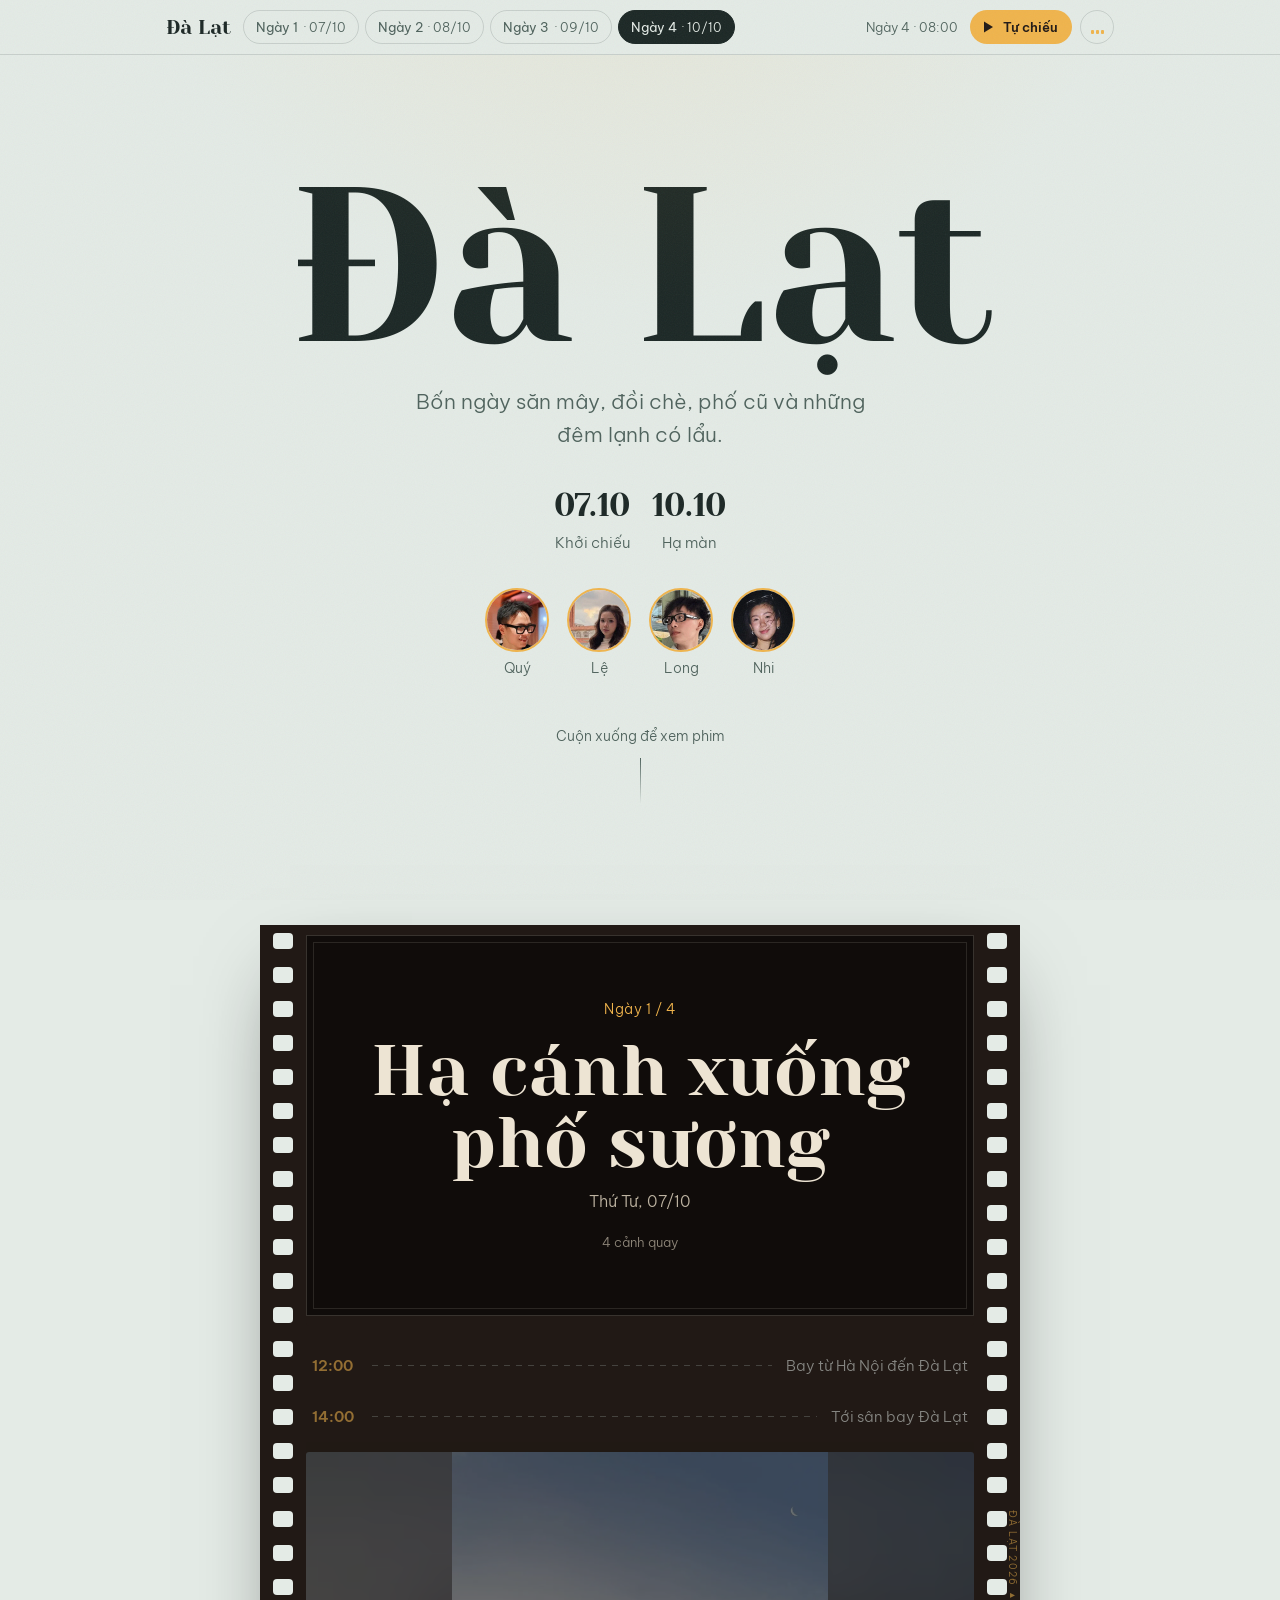
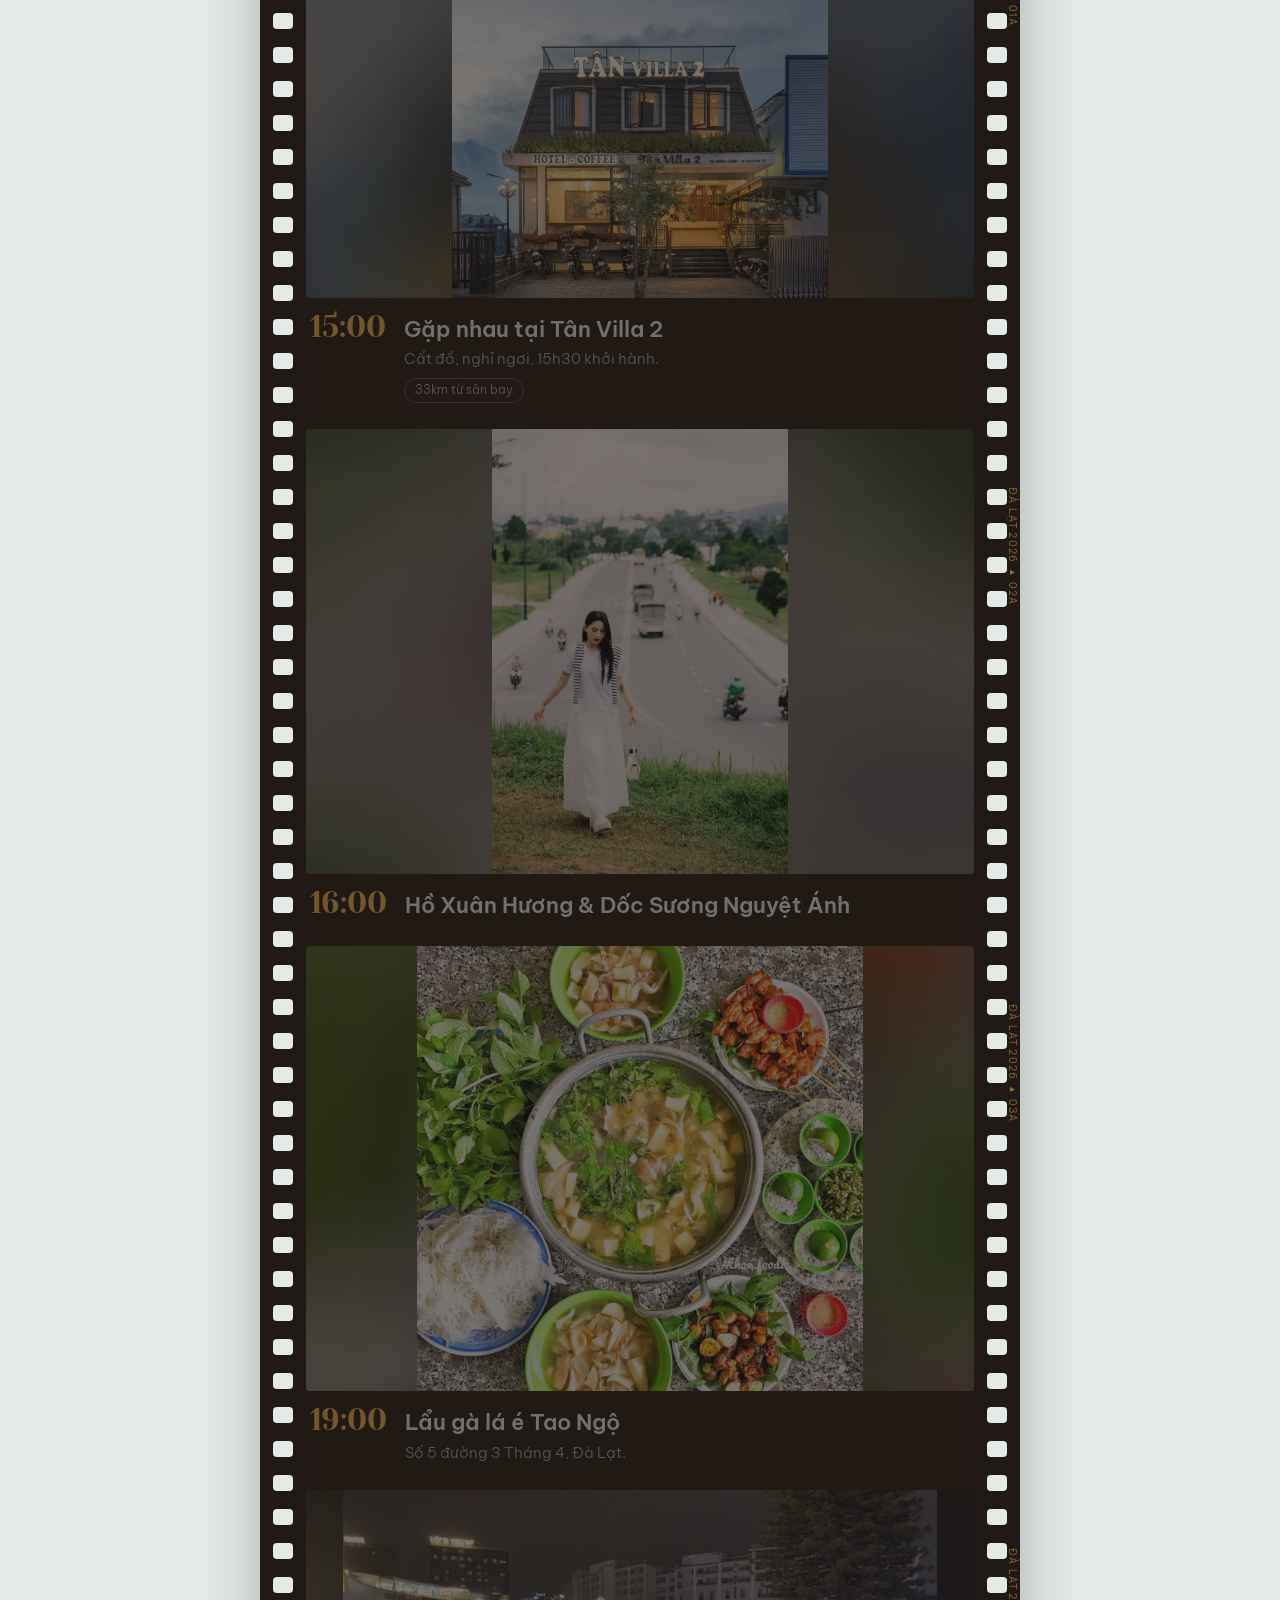
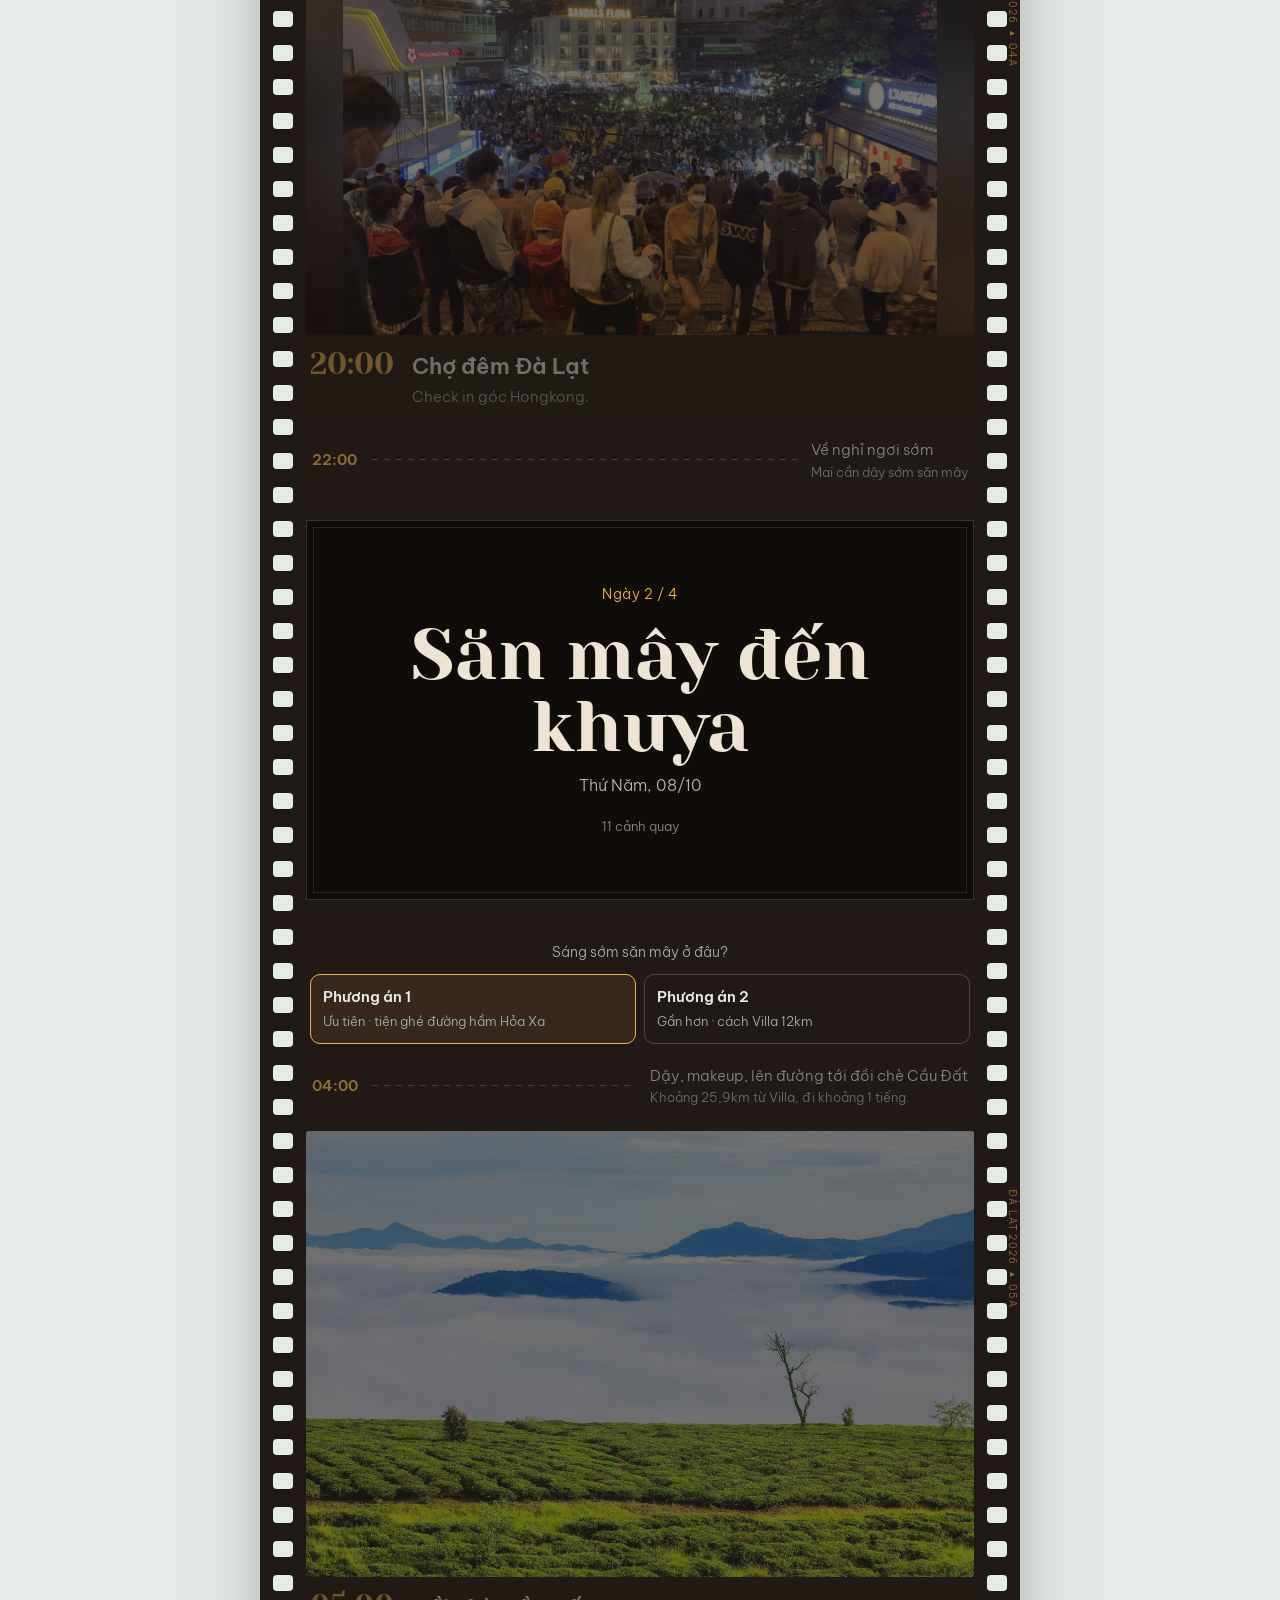
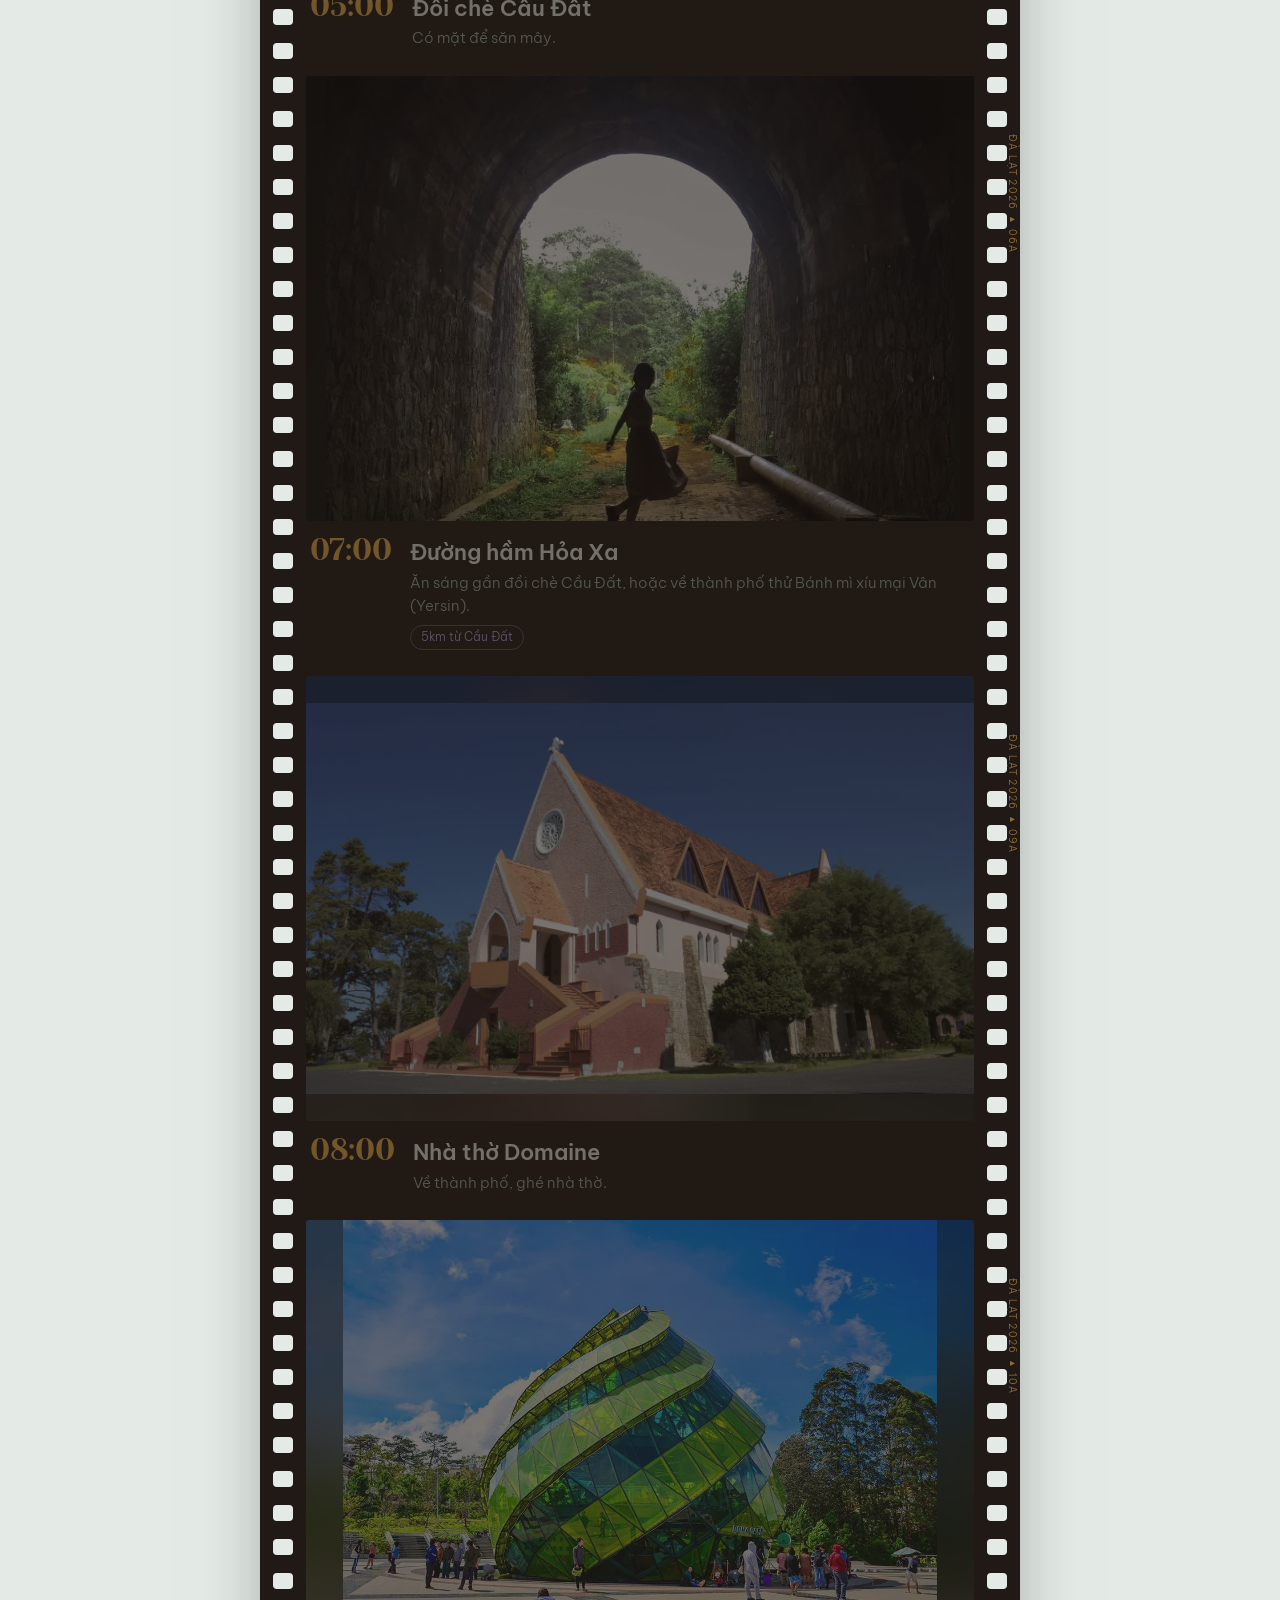
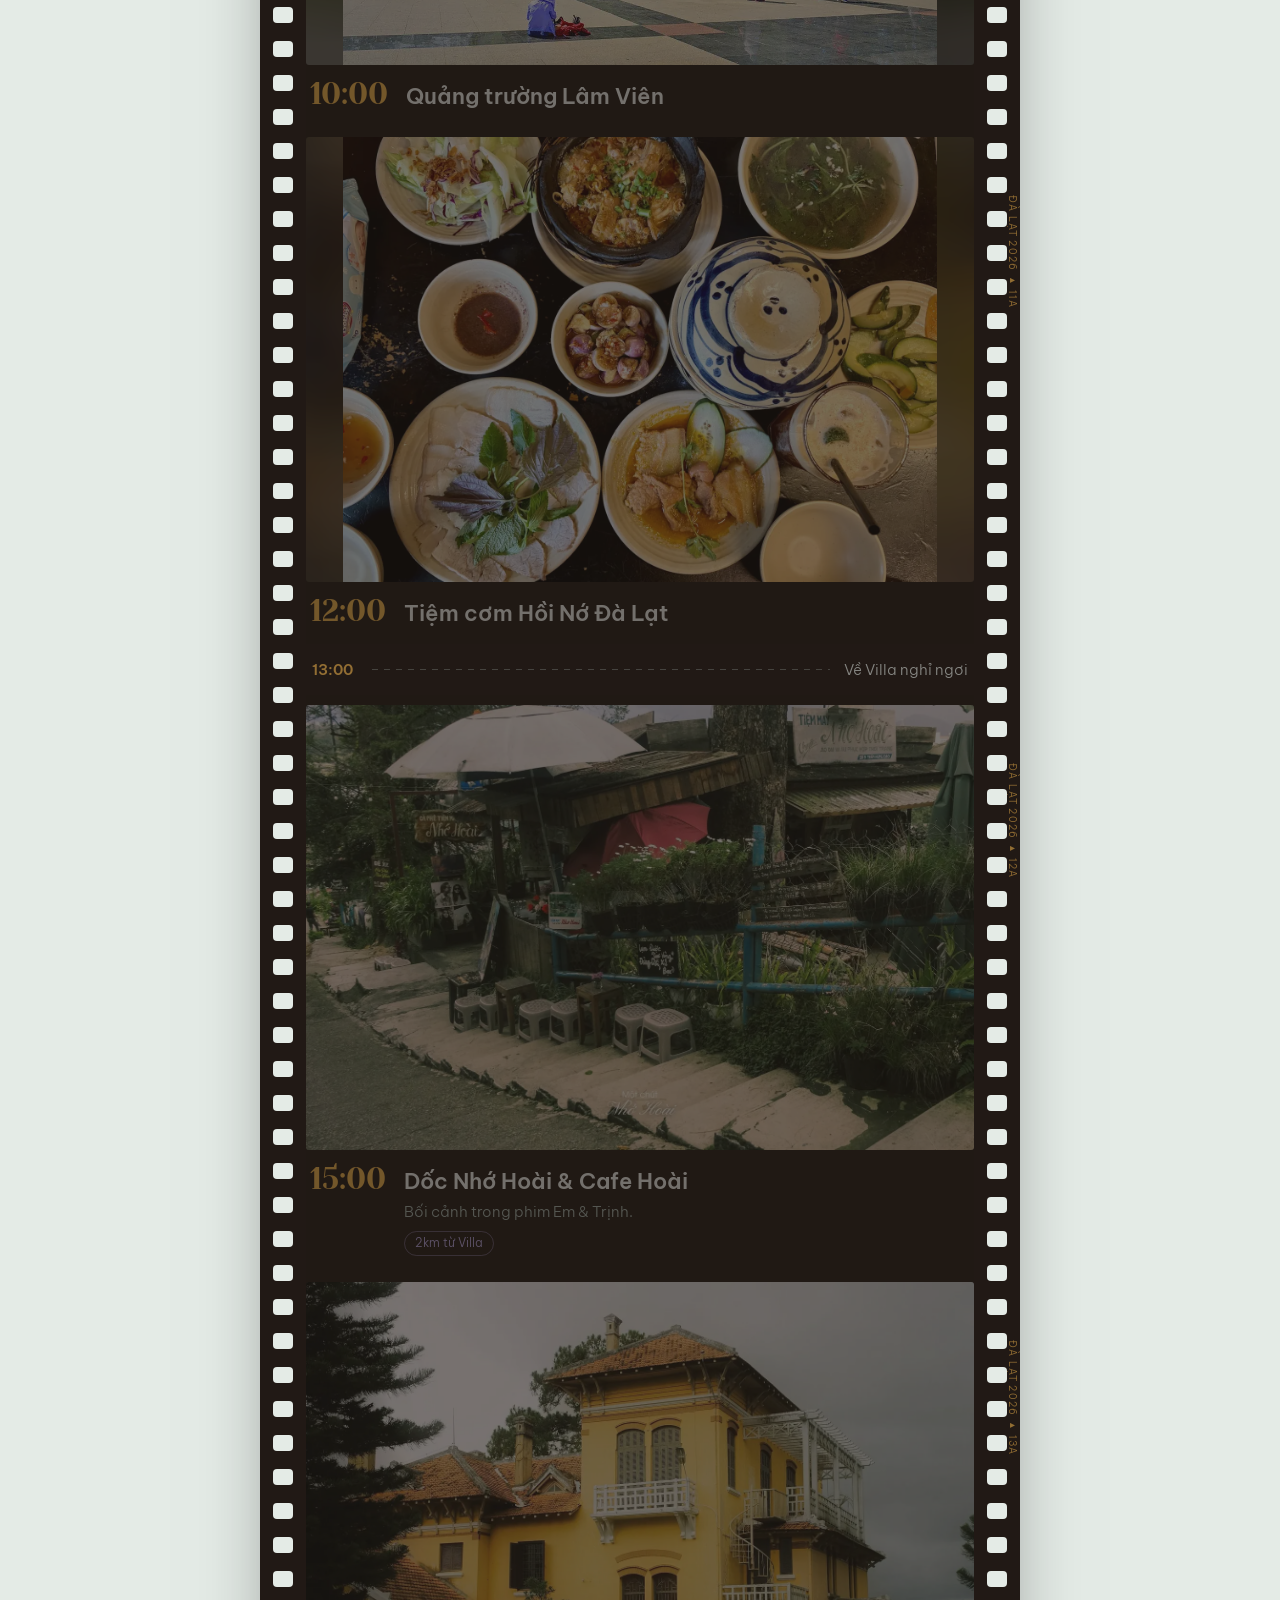
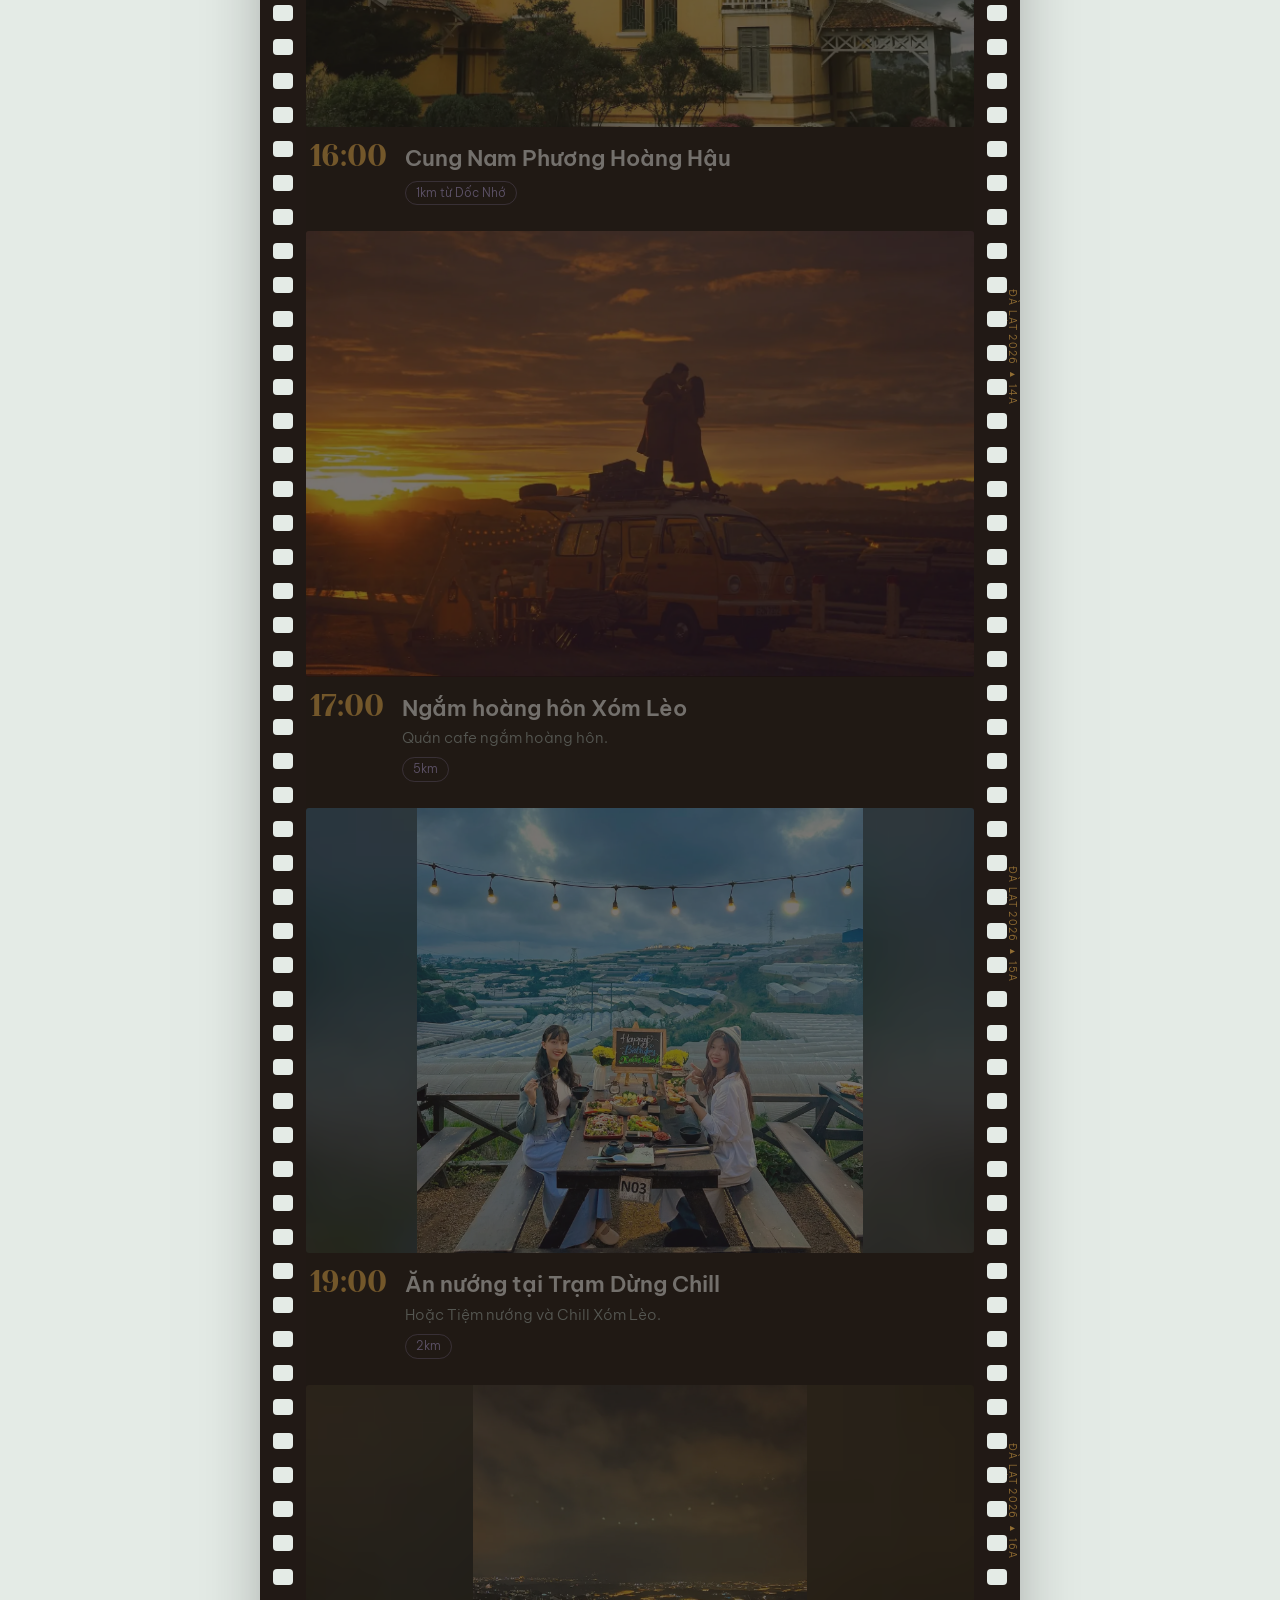
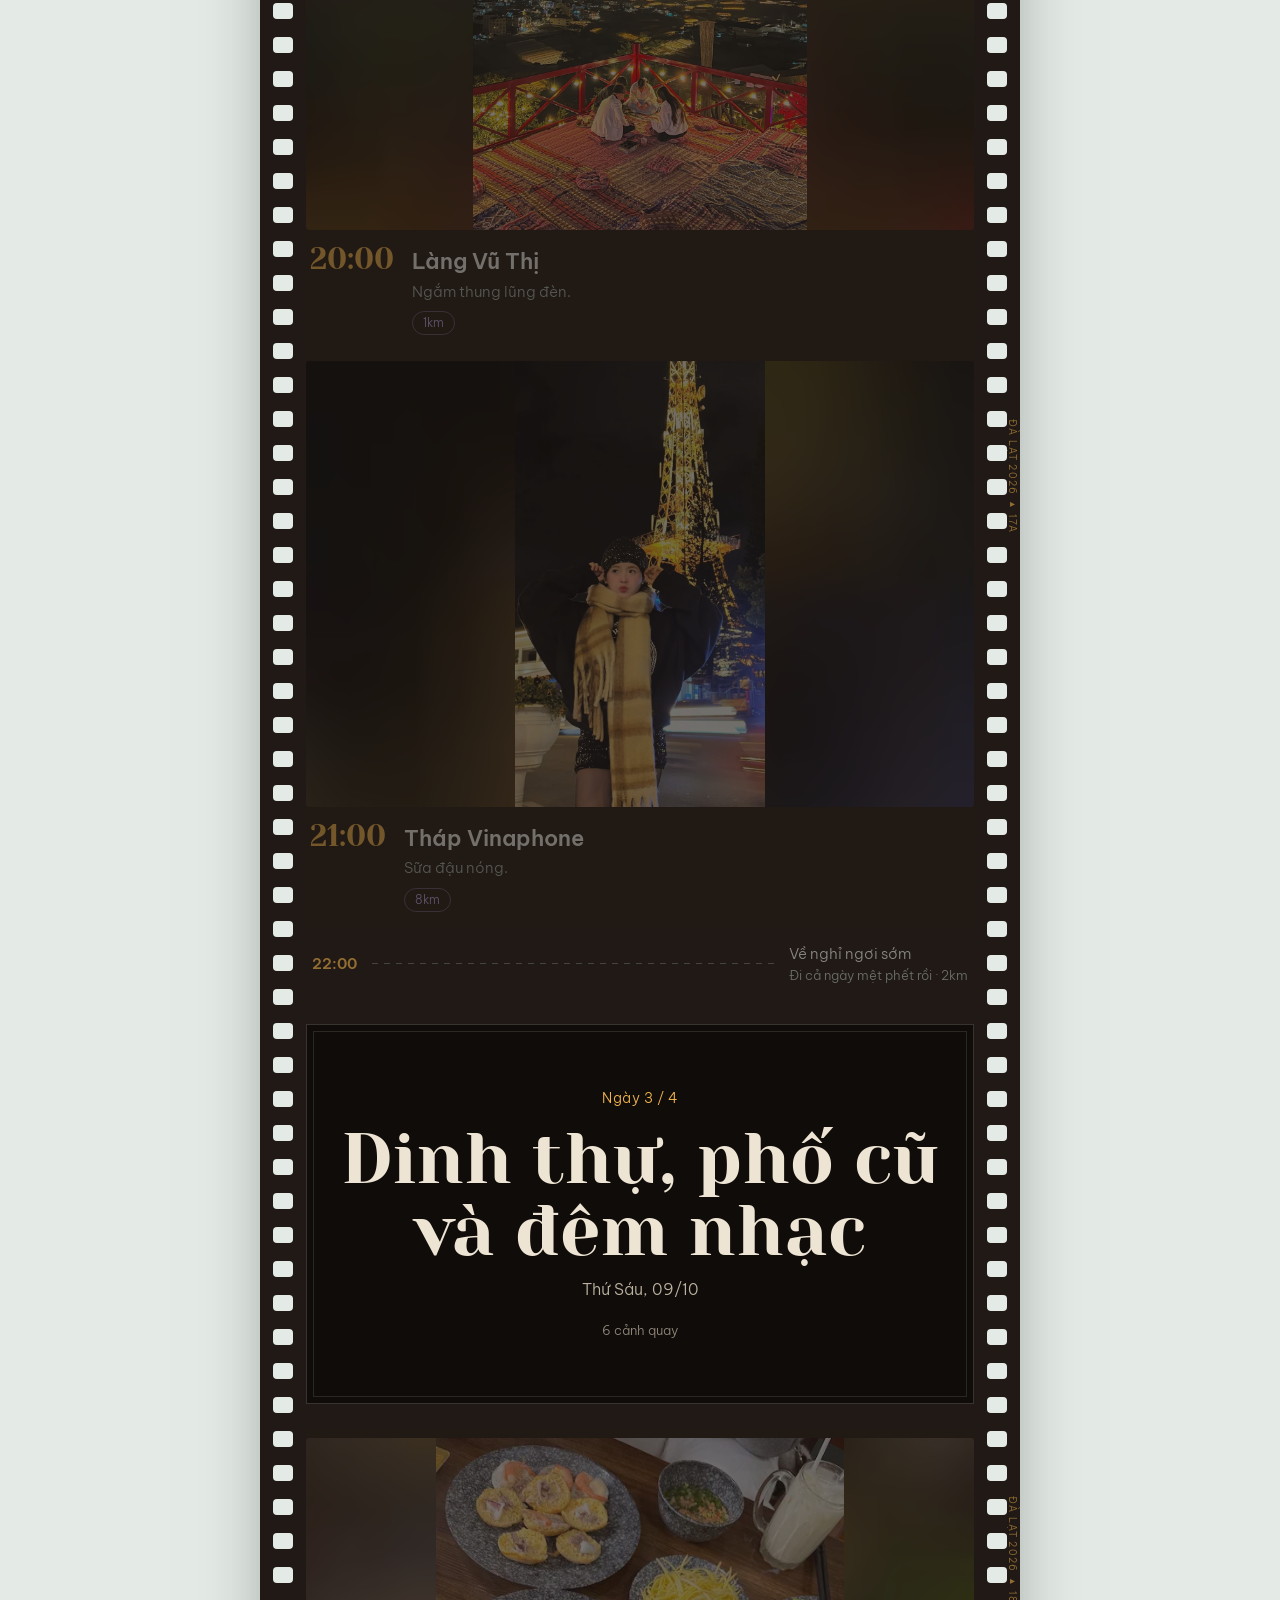
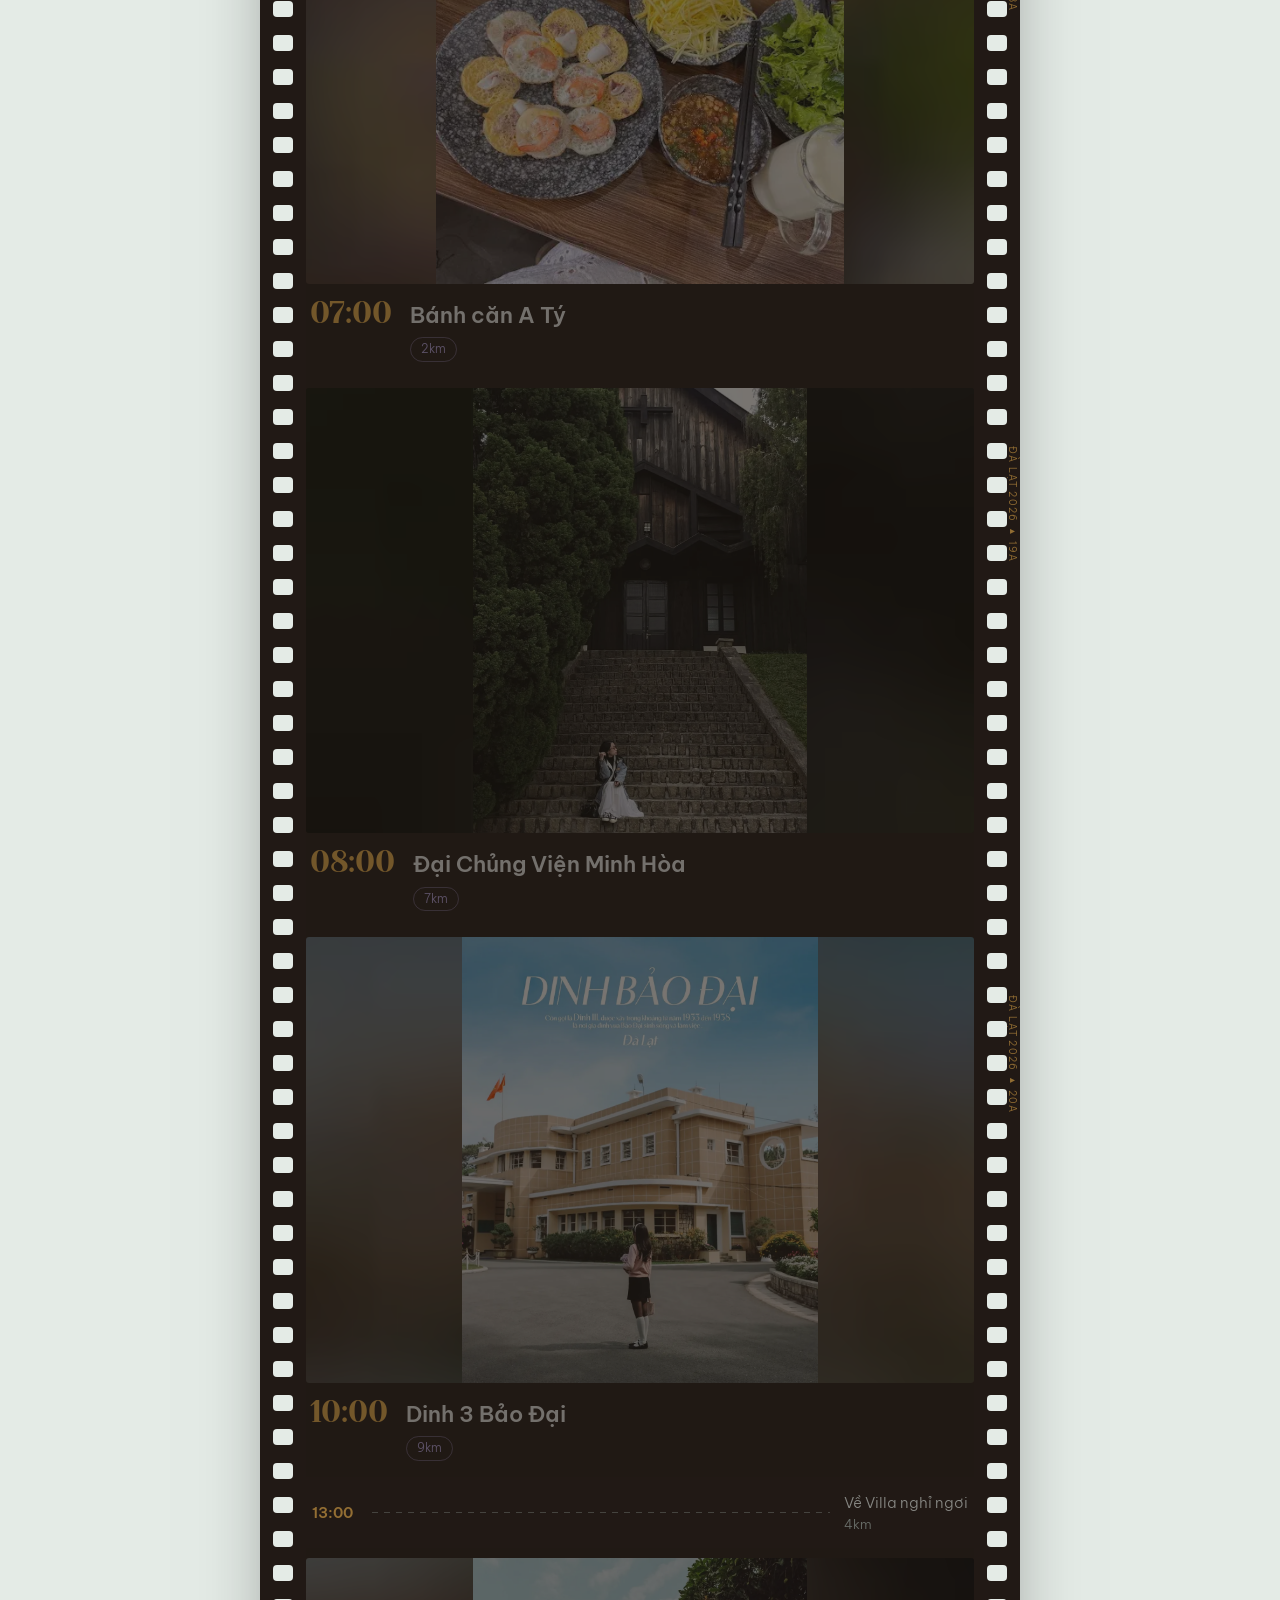
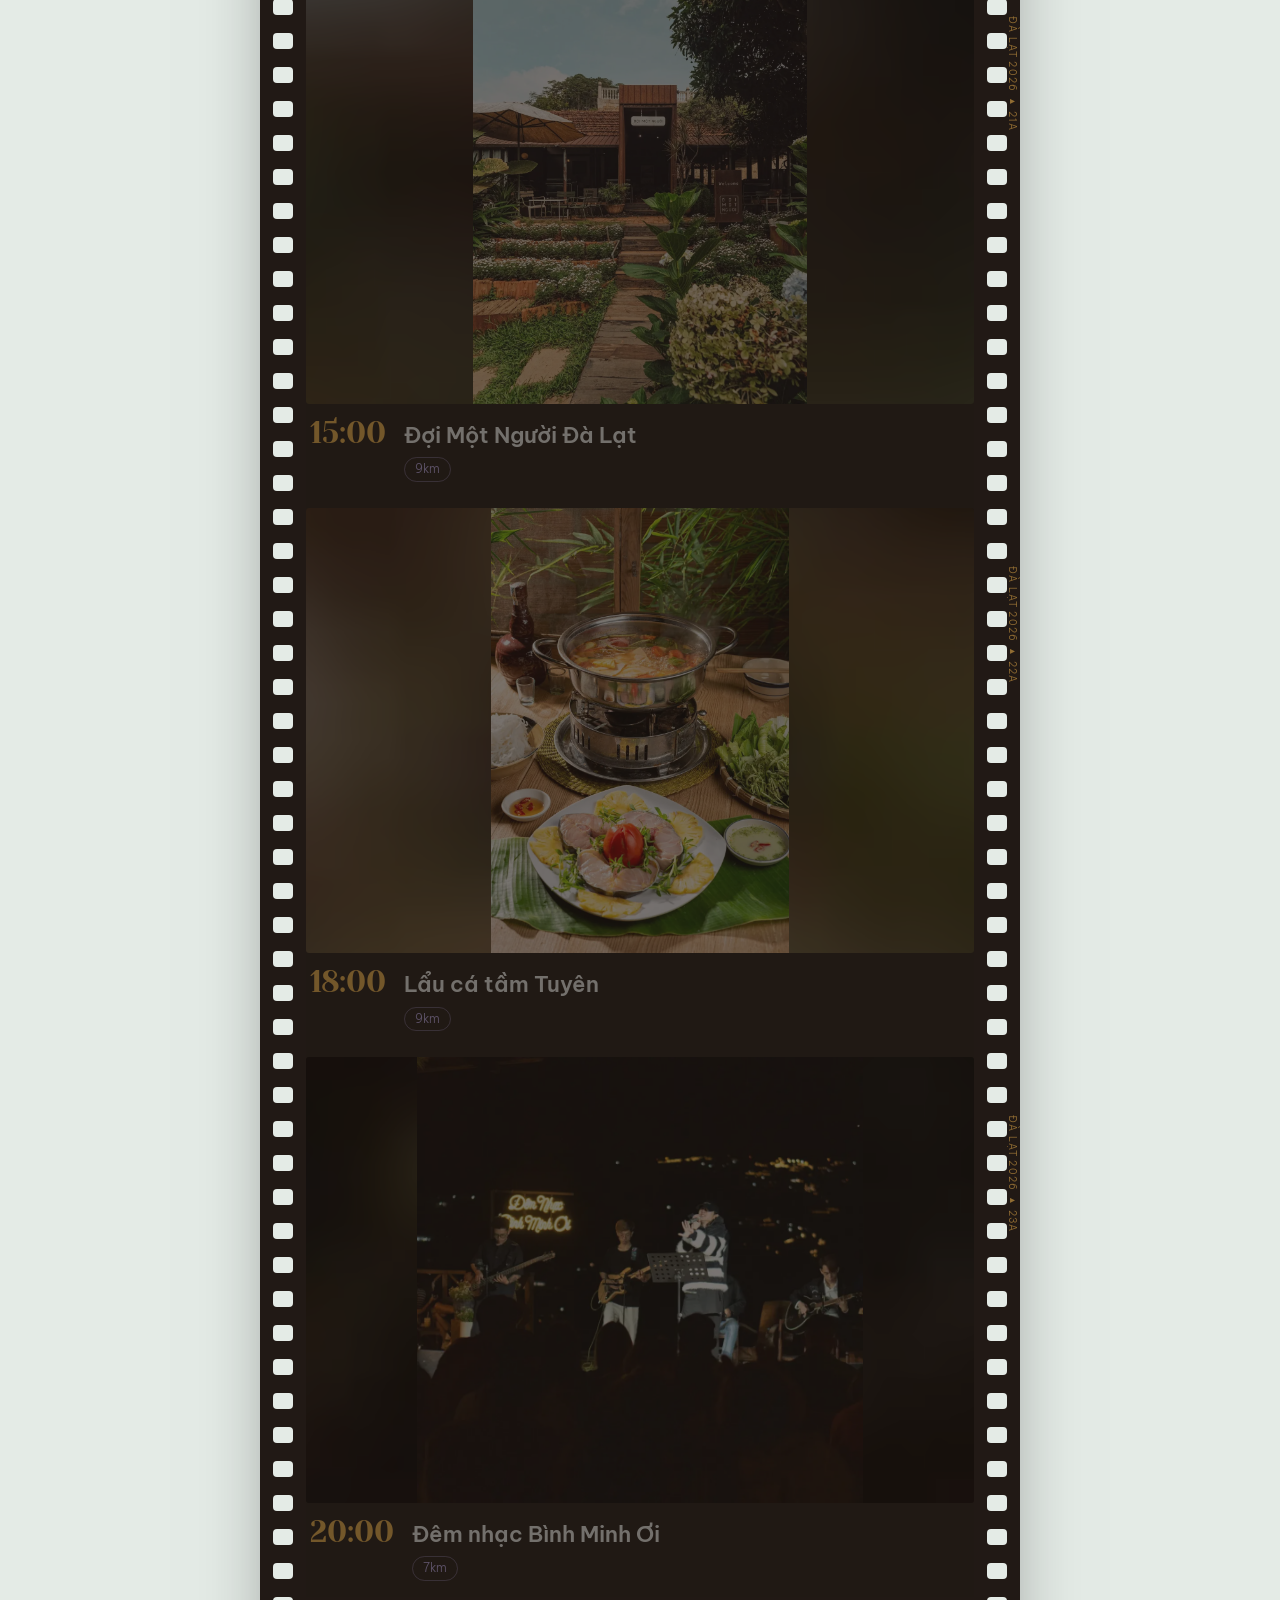
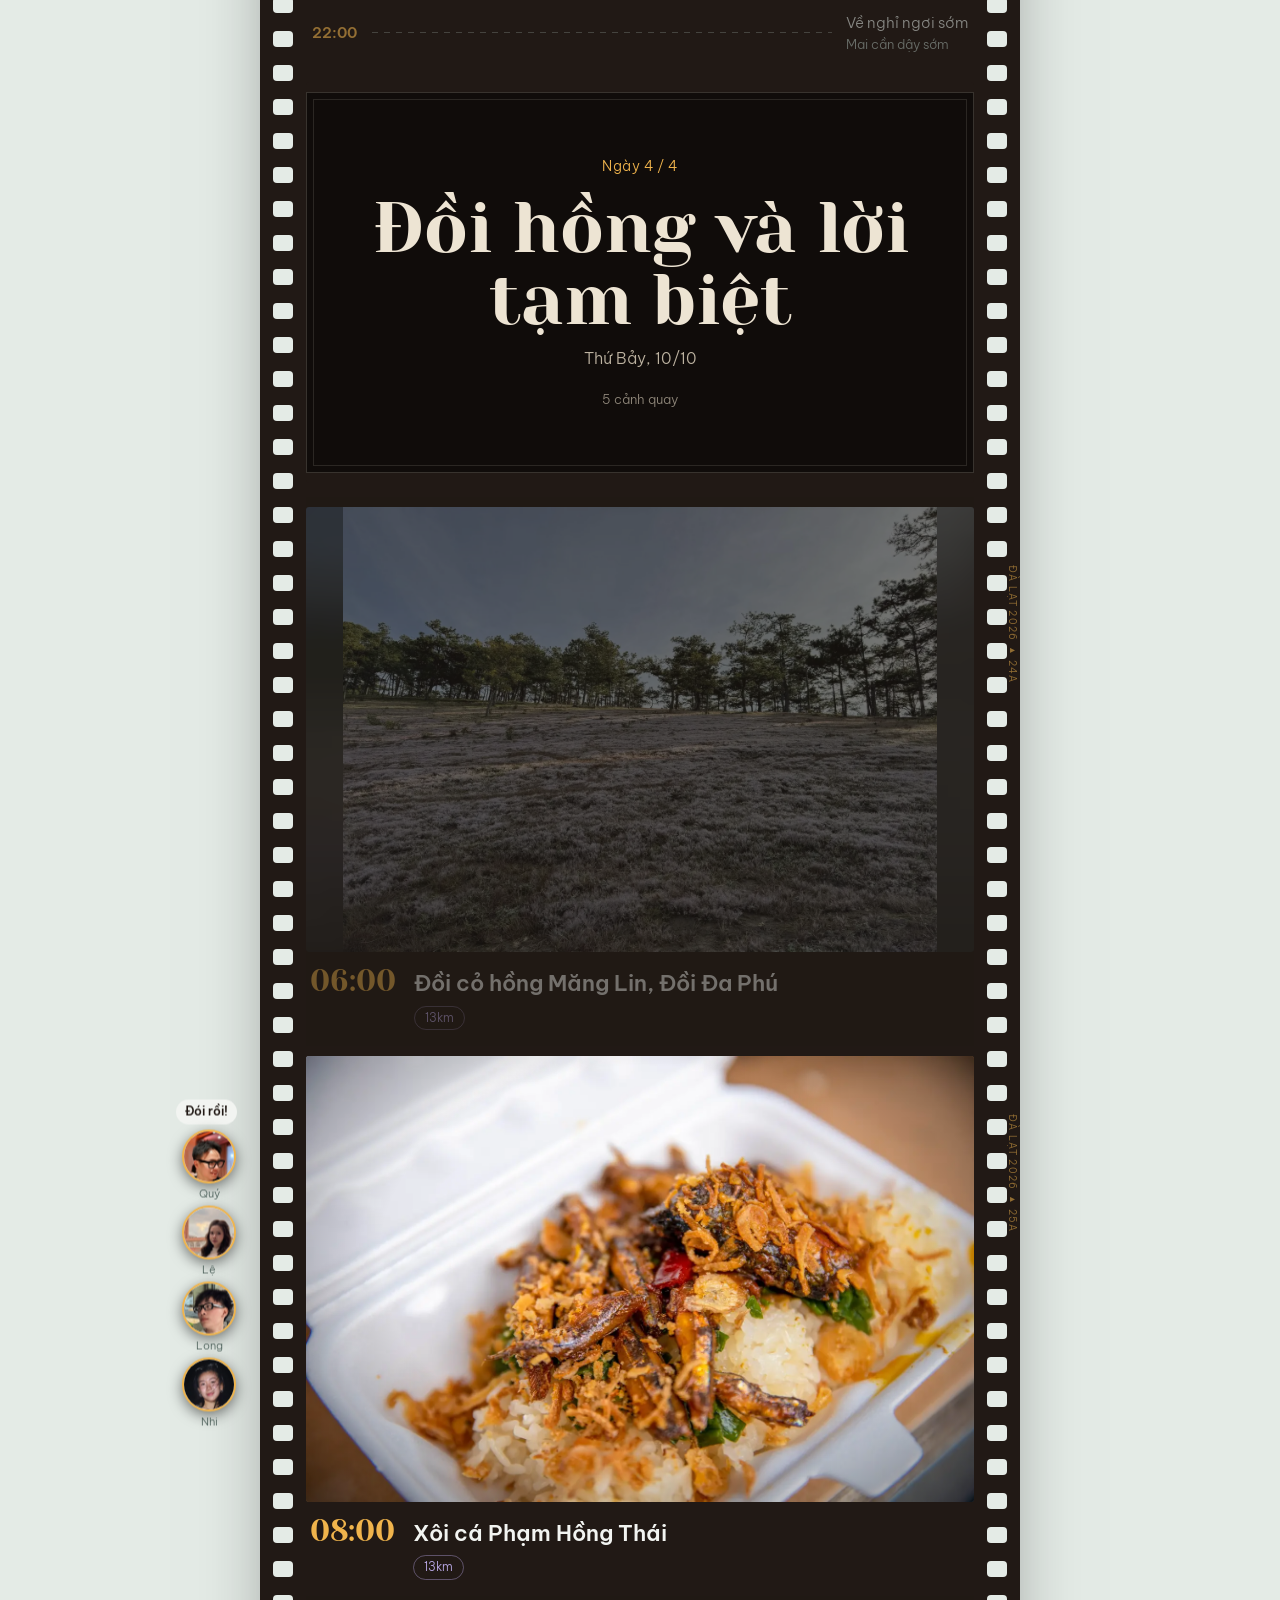
==== index.html @ 8030e958 "Đưa file ra ngoài" ====
<!DOCTYPE html>
<html lang="vi">
<head>
<meta charset="utf-8">
<meta name="viewport" content="width=device-width, initial-scale=1, viewport-fit=cover">
<title>Đà Lạt — thước phim 4 ngày</title>
<link rel="preconnect" href="https://fonts.googleapis.com">
<link rel="preconnect" href="https://fonts.gstatic.com" crossorigin>
<link href="https://fonts.googleapis.com/css2?family=Yeseva+One&family=Be+Vietnam+Pro:ital,wght@0,300;0,400;0,600;1,300&display=swap&subset=vietnamese" rel="stylesheet">
<meta name="description" content="Lịch trình 4 ngày Đà Lạt 07–10/10/2026 của Quý, Lệ, Long, Nhi — kể lại như một thước phim.">
<meta property="og:title" content="Đà Lạt — thước phim 4 ngày">
<meta property="og:description" content="Săn mây, đồi chè, phố cũ và những đêm lạnh có lẩu.">
<meta property="og:image" content="images/d2a-caudat.webp">
<link rel="icon" href="data:image/svg+xml,<svg xmlns='http://www.w3.org/2000/svg' viewBox='0 0 100 100'><text y='.9em' font-size='90'>🎞️</text></svg>">
<link rel="stylesheet" href="style.css">
</head>
<body>
<div class="grain" aria-hidden="true"></div>

<audio id="music" loop preload="auto"></audio>

<header class="bar">
  <div class="bar-in">
    <div class="brand">Đà Lạt</div>
    <nav class="days" id="days" aria-label="Chọn ngày"></nav>
    <span class="tc" id="tc">00:00</span>
    <div class="controls">
    <button class="play" id="play" aria-pressed="false">
      <svg viewBox="0 0 14 14" aria-hidden="true"><path id="playIcon" d="M3 1.5v11l9-5.5z" fill="currentColor"/></svg>
      <span id="playLbl">Tự chiếu</span>
    </button>
    <button class="sound" id="sound" aria-pressed="false" aria-label="Bật/tắt nhạc"><span class="eq"><i></i><i></i><i></i></span></button>
    <button class="speed" id="speed" hidden aria-label="Đổi tốc độ chiếu">1×</button>
    </div>
  </div>
</header>

<section class="hero" id="top">
  <div class="hero-in">
    <h1>Đà Lạt</h1>
    <p class="sub">Bốn ngày săn mây, đồi chè, phố cũ và những đêm lạnh có lẩu.</p>
    <div class="dates">
      <div><b>07.10</b><span>Khởi chiếu</span></div>
      <div><b>10.10</b><span>Hạ màn</span></div>
    </div>
    <div class="cast" id="cast"></div>
    <div class="cue">Cuộn xuống để xem phim<i></i></div>
  </div>
</section>

<div class="reel-wrap">
  <div class="reel" id="reel">
    <div class="holes l"></div><div class="holes r"></div>
    <div class="troupe" id="troupe" aria-hidden="true"></div>
    <div id="frames"></div>
  </div>
</div>

<section class="end" id="end">
  <h2>Hết</h2>
  <p class="lede">Trả xe, đi Sài Gòn. Phần còn lại nằm trong máy ảnh.</p>
  <div class="credits" id="credits"><ol id="creditList"></ol></div>
  <button class="again" id="again">Chiếu lại từ đầu</button>
</section>


<script src="data.js"></script>
<script src="script.js"></script>
</body>
</html>
---- style.css ----
:root{
  --room:#E4EBE6; --room-2:#D3DDD7; --ink:#1B2725; --ink-soft:#4E625C;
  --bar:rgba(228,235,230,.97); --line:rgba(27,39,37,.14);
  --cell:#211915; --cell-edge:#2C221C; --hole:#E4EBE6;
  --amber:#F0B44C; --mist:#E7ECE8; --muted:#A3B2AC; --violet:#B9A8E6;
  --beam:rgba(240,180,76,.10);
  --serif:"Yeseva One", "Playfair Display", Georgia, "Times New Roman", serif;
  --sans:"Be Vietnam Pro", system-ui, -apple-system, "Segoe UI", Roboto, Arial, sans-serif;
  box-sizing:border-box;
  padding-top:env(safe-area-inset-top,0px);
  padding-bottom:env(safe-area-inset-bottom,0px);
}
@media (prefers-color-scheme: dark){
  :root:not([data-theme="light"]){
    --room:#0F1719; --room-2:#16211F; --ink:#E3EAE5; --ink-soft:#93A6A0;
    --bar:rgba(15,23,25,.96); --line:rgba(227,234,229,.12); --hole:#0F1719;
    --beam:rgba(240,180,76,.13);
  }
}
:root[data-theme="dark"]{
  --room:#0F1719; --room-2:#16211F; --ink:#E3EAE5; --ink-soft:#93A6A0;
  --bar:rgba(15,23,25,.96); --line:rgba(227,234,229,.12); --hole:#0F1719;
  --beam:rgba(240,180,76,.13);
}
*,*::before,*::after{box-sizing:inherit}
[hidden]{display:none!important}
html{height:100%;scroll-padding-top:calc(env(safe-area-inset-top,0px) + 72px);scroll-behavior:smooth}
body{margin:0;min-height:100%;background:var(--room);color:var(--ink);font-family:var(--sans);font-weight:300;line-height:1.55;-webkit-font-smoothing:antialiased}
img{max-width:100%;display:block}
button{font:inherit;color:inherit;cursor:pointer}
:focus-visible{outline:2px solid var(--amber);outline-offset:3px;border-radius:4px}

/* grain */
.grain{position:fixed;inset:0;pointer-events:none;z-index:60;opacity:.06;
  background-image:url("data:image/svg+xml,%3Csvg xmlns='http://www.w3.org/2000/svg' width='200' height='200'%3E%3Cfilter id='n'%3E%3CfeTurbulence type='fractalNoise' baseFrequency='.9' numOctaves='2' stitchTiles='stitch'/%3E%3C/filter%3E%3Crect width='100%25' height='100%25' filter='url(%23n)'/%3E%3C/svg%3E");
}
@keyframes grain{0%{transform:translate(0,0)}20%{transform:translate(-4%,3%)}40%{transform:translate(3%,-5%)}60%{transform:translate(-2%,6%)}80%{transform:translate(5%,-1%)}100%{transform:translate(0,0)}}


/* top bar */
.bar{position:sticky;top:env(safe-area-inset-top,0px);z-index:40;background:var(--bar);border-bottom:1px solid var(--line)}
.bar-in{max-width:980px;margin:0 auto;display:flex;align-items:center;gap:12px;padding:10px 16px}
.bar .brand{font-family:var(--serif);font-size:20px;white-space:nowrap}
.days{display:flex;gap:6px;overflow-x:auto;scrollbar-width:none;flex:1}
.days::-webkit-scrollbar{display:none}
.days a{flex:none;text-decoration:none;color:var(--ink-soft);font-size:13px;padding:6px 12px;border-radius:999px;border:1px solid var(--line);font-variant-numeric:tabular-nums;transition:background .25s,color .25s}
.days a.on{background:var(--ink);color:var(--room);border-color:var(--ink)}
.play{flex:none;display:flex;align-items:center;gap:8px;background:var(--amber);color:#211915;border:0;border-radius:999px;padding:7px 14px 7px 11px;font-weight:600;font-size:13px}
.play svg{width:14px;height:14px}
.speed{flex:none;background:none;border:1px solid var(--line);border-radius:999px;padding:6px 11px;font-size:13px;font-weight:600;color:var(--ink);font-variant-numeric:tabular-nums}
.sound{flex:none;width:34px;height:34px;display:grid;place-items:center;background:none;border:1px solid var(--line);border-radius:50%;color:var(--ink)}
.sound svg{width:16px;height:16px}
.sound .eq{display:flex;gap:2px;align-items:flex-end;height:14px}
.sound .eq i{width:3px;background:var(--amber);border-radius:1px;height:4px}
.sound.on .eq i{animation:eq .9s ease-in-out infinite alternate}
.sound.on .eq i:nth-child(2){animation-delay:.2s}.sound.on .eq i:nth-child(3){animation-delay:.45s}
@keyframes eq{to{height:14px}}
.sound.muted .eq i{animation:none;height:3px;background:var(--ink-soft)}
@media (prefers-reduced-motion:reduce){.sound.on .eq i{animation:none;height:10px}}
.tc{font-variant-numeric:tabular-nums;font-size:13px;color:var(--ink-soft);white-space:nowrap}
.controls{display:flex;align-items:center;gap:8px;flex:none}
.days a b{font-weight:400}
.days a small{font-size:inherit;margin-left:.35em}
.days a small::before{content:"· "}
@media (max-width:640px){
  .bar .brand,.tc{display:none}
  .bar-in{padding:8px 10px}
  .days{gap:6px}
  .days a{flex:1 1 0;min-width:0;display:flex;flex-direction:column;align-items:center;line-height:1.15;padding:6px 4px;border-radius:12px}
  .days a b{font-size:13px;font-weight:600}
  .days a small{font-size:11px;margin:0;opacity:.8}
  .days a small::before{content:none}
  /* playback controls float at the bottom, within thumb reach */
  .controls{position:fixed;left:50%;transform:translateX(-50%);bottom:calc(14px + env(safe-area-inset-bottom,0px));z-index:45;
    background:var(--bar);border:1px solid var(--line);border-radius:999px;padding:6px;gap:6px;box-shadow:0 10px 30px -10px rgba(0,0,0,.45)}
  .play{padding:10px 18px 10px 14px;font-size:14px}
  .sound{width:42px;height:42px}
  .speed{padding:10px 14px}
  .end{padding-bottom:150px}
  .tools button,  .hero .cue{margin-top:32px}
}

/* hero */
.hero{min-height:calc(100svh - 60px);display:grid;place-items:center;text-align:center;padding:48px 20px 24px;position:relative;overflow:hidden}
.hero::before{content:"";position:absolute;left:50%;top:-20%;width:140%;height:120%;transform:translateX(-50%);
  background:radial-gradient(ellipse 40% 60% at 50% 0%, var(--beam), transparent 70%);pointer-events:none}
.hero h1{font-family:var(--serif);font-weight:400;font-size:clamp(84px,22vw,220px);line-height:.88;margin:0;letter-spacing:-.01em}
.hero .sub{font-size:clamp(17px,2.4vw,21px);max-width:34ch;margin:22px auto 0;color:var(--ink-soft)}
.hero .dates{margin-top:30px;display:inline-flex;gap:22px;font-variant-numeric:tabular-nums;font-size:15px}
.hero .dates b{display:block;font-family:var(--serif);font-weight:400;font-size:32px;color:var(--ink)}
.hero .dates span{color:var(--ink-soft)}
.hero .cue{margin-top:46px;font-size:14px;color:var(--ink-soft)}
.hero .cue i{display:block;width:1px;height:46px;margin:10px auto 0;background:linear-gradient(var(--ink-soft),transparent)}
.hero-in{opacity:0;transform:scale(.98);transition:opacity 1.2s ease .1s, transform 1.6s ease .1s}
body.rolling .hero-in{opacity:1;transform:none}

/* reel */
.reel-wrap{padding:30px 12px 0}
.reel{--sp:46px;position:relative;max-width:760px;margin:0 auto;background:var(--cell);padding:0 var(--sp);
  box-shadow:0 30px 80px -30px rgba(0,0,0,.55)}
.reel::before,.reel::after{content:"";position:absolute;top:0;bottom:0;width:var(--sp);
  background-image:url("data:image/svg+xml,%3Csvg xmlns='http://www.w3.org/2000/svg' width='46' height='34'%3E%3Crect x='13' y='8' width='20' height='16' rx='4' fill='%23000'/%3E%3C/svg%3E");
  -webkit-mask:none}
.reel::before{left:0}.reel::after{right:0}
.holes{position:absolute;top:0;bottom:0;width:var(--sp);pointer-events:none;
  background:radial-gradient(circle,transparent 0,transparent 0);}
.holes.l{left:0}.holes.r{right:0}
.holes::before{content:"";position:absolute;inset:0;background:var(--hole);
  -webkit-mask:url("data:image/svg+xml,%3Csvg xmlns='http://www.w3.org/2000/svg' width='46' height='34'%3E%3Crect x='13' y='8' width='20' height='16' rx='4'/%3E%3C/svg%3E") repeat-y top center/46px 34px;
  mask:url("data:image/svg+xml,%3Csvg xmlns='http://www.w3.org/2000/svg' width='46' height='34'%3E%3Crect x='13' y='8' width='20' height='16' rx='4'/%3E%3C/svg%3E") repeat-y top center/46px 34px}
.reel::before,.reel::after{display:none}
@media (max-width:560px){.reel{--sp:30px}
  .holes::before{-webkit-mask-size:30px 24px;mask-size:30px 24px;
  -webkit-mask-image:url("data:image/svg+xml,%3Csvg xmlns='http://www.w3.org/2000/svg' width='30' height='24'%3E%3Crect x='8' y='6' width='14' height='11' rx='3'/%3E%3C/svg%3E");
  mask-image:url("data:image/svg+xml,%3Csvg xmlns='http://www.w3.org/2000/svg' width='30' height='24'%3E%3Crect x='8' y='6' width='14' height='11' rx='3'/%3E%3C/svg%3E")}}

.cut{height:14px}
.edge{position:absolute;right:calc(-1 * var(--sp));width:var(--sp);top:10px;writing-mode:vertical-rl;font-size:10px;letter-spacing:.12em;color:rgba(240,180,76,.55);text-align:center;font-variant-numeric:tabular-nums;padding-top:48px;pointer-events:none}
@media (max-width:560px){.edge{display:none}}

.frame,.card{position:relative;margin:0;border-top:10px solid var(--cell);border-bottom:10px solid var(--cell);
}
.frame{color:var(--mist)}
.frame::before{content:"";position:absolute;inset:-10px 0;background:var(--cell);opacity:.6;z-index:3;pointer-events:none;transition:opacity .6s ease;will-change:opacity}
.frame.lit::before{opacity:0}
@media (prefers-reduced-motion:reduce){.frame::before{display:none}}

.shot{position:relative;aspect-ratio:3/2;background:#16110E;overflow:hidden;border-radius:3px}
.shot img.main{position:relative;width:100%;height:100%;object-fit:contain}
.shot img.bg{position:absolute;inset:-8%;width:116%;max-width:none;height:116%;object-fit:cover;}
/* travelling cast */
.cast{display:flex;justify-content:center;gap:18px;margin-top:34px}
.cast figure{margin:0;text-align:center;font-size:14px;color:var(--ink-soft)}
.cast img{width:64px;height:64px;border-radius:50%;object-fit:cover;border:2px solid var(--amber);margin:0 auto 6px;
  opacity:0;transform:translateY(14px);transition:opacity .6s ease, transform .6s ease}
body.rolling .cast img{opacity:1;transform:none}
body.rolling .cast figure:nth-child(1) img{transition-delay:.9s}
body.rolling .cast figure:nth-child(2) img{transition-delay:1.05s}
body.rolling .cast figure:nth-child(3) img{transition-delay:1.2s}
body.rolling .cast figure:nth-child(4) img{transition-delay:1.35s}
.troupe{position:absolute;inset:0;pointer-events:none;z-index:5;contain:layout style;opacity:0;transition:opacity .5s}
.troupe.on{opacity:1}
.mate{position:absolute;top:0;left:calc(var(--sp) + 10px);width:44px;will-change:transform;
  transform:translate3d(calc(var(--i) * 30px), var(--y,0px), 0);
  transition:transform 1s cubic-bezier(.55,0,.2,1) calc(var(--i) * 120ms)}
.mate img{width:44px;height:44px;border-radius:50%;object-fit:cover;border:2px solid var(--amber);box-shadow:0 4px 14px rgba(0,0,0,.5);background:#211915}
.mate span{display:none}
.troupe.walk .mate img{animation:hop .34s ease-in-out 4 alternate;animation-delay:calc(var(--i) * 120ms)}
@keyframes hop{to{transform:translateY(-7px) rotate(-4deg)}}
@media (prefers-reduced-motion:reduce){.mate{transition:none}.troupe.walk .mate img{animation:none}}
.bubble{position:absolute;top:0;left:calc(var(--sp) + 4px);transform:translate3d(0,var(--y,0px),0);will-change:transform;transition:opacity .4s, transform 1s cubic-bezier(.55,0,.2,1);background:#F2F4F1;color:#211915;font-size:12px;font-weight:600;padding:3px 9px;border-radius:999px;white-space:nowrap;opacity:0}
.bubble.show{opacity:1}
@media (min-width:960px){
  .mate{left:-78px;transform:translate3d(0, calc(var(--y,0px) + var(--i) * 76px), 0);width:54px}
  .mate img{width:54px;height:54px}
  .mate span{display:block;text-align:center;font-size:11px;color:var(--ink-soft);margin-top:2px}
  .bubble{left:-84px}
}
.frame.lit .shot::after{content:"";position:absolute;inset:0;pointer-events:none;
  background:radial-gradient(ellipse at 50% 45%, transparent 55%, rgba(0,0,0,.45));animation:flick 3.2s infinite}
@keyframes flick{0%,100%{opacity:1}47%{opacity:.86}49%{opacity:1}73%{opacity:.92}}
@media (prefers-reduced-motion:reduce){.frame.lit .shot::after{animation:none}}
.empty{position:absolute;inset:0;display:grid;place-items:center;text-align:center;padding:16px;
  background:
    repeating-linear-gradient(135deg, rgba(231,236,232,.035) 0 14px, transparent 14px 28px),
    radial-gradient(ellipse at 50% 120%, rgba(240,180,76,.12), transparent 60%);}
.empty .slate{font-family:var(--serif);font-size:clamp(26px,5vw,44px);line-height:1.1;color:rgba(231,236,232,.16);max-width:16ch}
.empty .hint{display:block;margin-top:10px;font-size:13px;color:rgba(231,236,232,.45)}

.cap{display:grid;grid-template-columns:auto 1fr;gap:4px 18px;padding:14px 4px 6px;align-items:baseline}
.cap .t{font-family:var(--serif);font-size:30px;line-height:1;color:var(--amber);font-variant-numeric:tabular-nums}
.cap h3{margin:0;font-family:var(--sans);font-weight:600;font-size:clamp(18px,2.6vw,22px);line-height:1.3;color:#F2F4F1}
.cap p{margin:4px 0 0;font-size:15px;color:var(--muted);max-width:56ch}
.cap .km{display:inline-block;margin-top:8px;font-size:12px;color:var(--violet);border:1px solid rgba(185,168,230,.4);border-radius:999px;padding:2px 10px}
.cap .meta{grid-column:2}
@media (max-width:560px){.cap{grid-template-columns:1fr}.cap .meta{grid-column:1}.cap .t{font-size:24px}}

/* transitions between scenes (no photo) */
.pass{display:flex;align-items:center;gap:14px;padding:14px 6px;color:var(--muted);font-size:15px;opacity:.55;transition:opacity .6s}
.pass.lit{opacity:1}
.pass .t{font-variant-numeric:tabular-nums;color:var(--amber);font-weight:600;min-width:46px}
.pass .dash{flex:1;height:1px;background:repeating-linear-gradient(90deg,rgba(163,178,172,.5) 0 6px,transparent 6px 12px)}
.pass .ttl{color:#D7DEDA}
.pass small{display:block;font-size:13px;color:var(--muted)}

/* intertitle */
.card{background:#100C0A;color:#EDE4D3;text-align:center;padding:64px 22px;border-radius:3px;
  box-shadow:inset 0 0 0 1px rgba(237,228,211,.18), inset 0 0 0 7px #100C0A, inset 0 0 0 8px rgba(237,228,211,.12)}
.card .no{font-size:14px;color:var(--amber);letter-spacing:.04em}
.card h2{font-family:var(--serif);font-weight:400;font-size:clamp(40px,8vw,72px);line-height:1;margin:14px 0 10px}
.card .wd{font-size:16px;color:#BDB3A1}
.card .stat{margin-top:18px;font-size:13px;color:#8F877A}

/* fork */
.fork{padding:18px 4px 6px;color:var(--mist)}
.fork .q{text-align:center;font-size:14px;color:var(--muted);margin-bottom:10px}
.tabs{display:grid;grid-template-columns:1fr 1fr;gap:8px}
.tabs button{background:transparent;border:1px solid rgba(231,236,232,.22);border-radius:10px;padding:10px 12px;text-align:left;color:var(--mist)}
.tabs button[aria-selected="true"]{border-color:var(--amber);background:rgba(240,180,76,.10)}
.tabs b{display:block;font-weight:600;font-size:15px}
.tabs span{font-size:13px;color:var(--muted)}

/* ending */
.end{padding:90px 20px 120px;text-align:center}
.end h2{font-family:var(--serif);font-weight:400;font-size:clamp(64px,16vw,150px);line-height:.9;margin:0}
.end .lede{color:var(--ink-soft);margin:16px auto 0;max-width:36ch}
.credits{margin:56px auto 0;max-width:520px;height:340px;overflow:hidden;position:relative;
  -webkit-mask:linear-gradient(transparent,#000 18%,#000 82%,transparent);mask:linear-gradient(transparent,#000 18%,#000 82%,transparent)}
.credits ol{list-style:none;margin:0;padding:0}
.credits.run ol{animation:roll var(--dur,40s) linear infinite}
@keyframes roll{from{transform:translateY(340px)}to{transform:translateY(-100%)}}
@media (prefers-reduced-motion:reduce){.credits{height:auto;-webkit-mask:none;mask:none}.credits.run ol{animation:none}}
.credits li{display:grid;grid-template-columns:1fr 1fr;gap:16px;padding:6px 0;font-size:15px}
.credits li span:first-child{text-align:right;color:var(--ink-soft);font-variant-numeric:tabular-nums}
.credits li span:last-child{text-align:left}
.credits .head{display:block;text-align:center;font-family:var(--serif);font-size:22px;padding:22px 0 8px;grid-template-columns:none}
.again{margin-top:40px;background:none;border:1px solid var(--line);border-radius:999px;padding:9px 18px;font-size:14px}
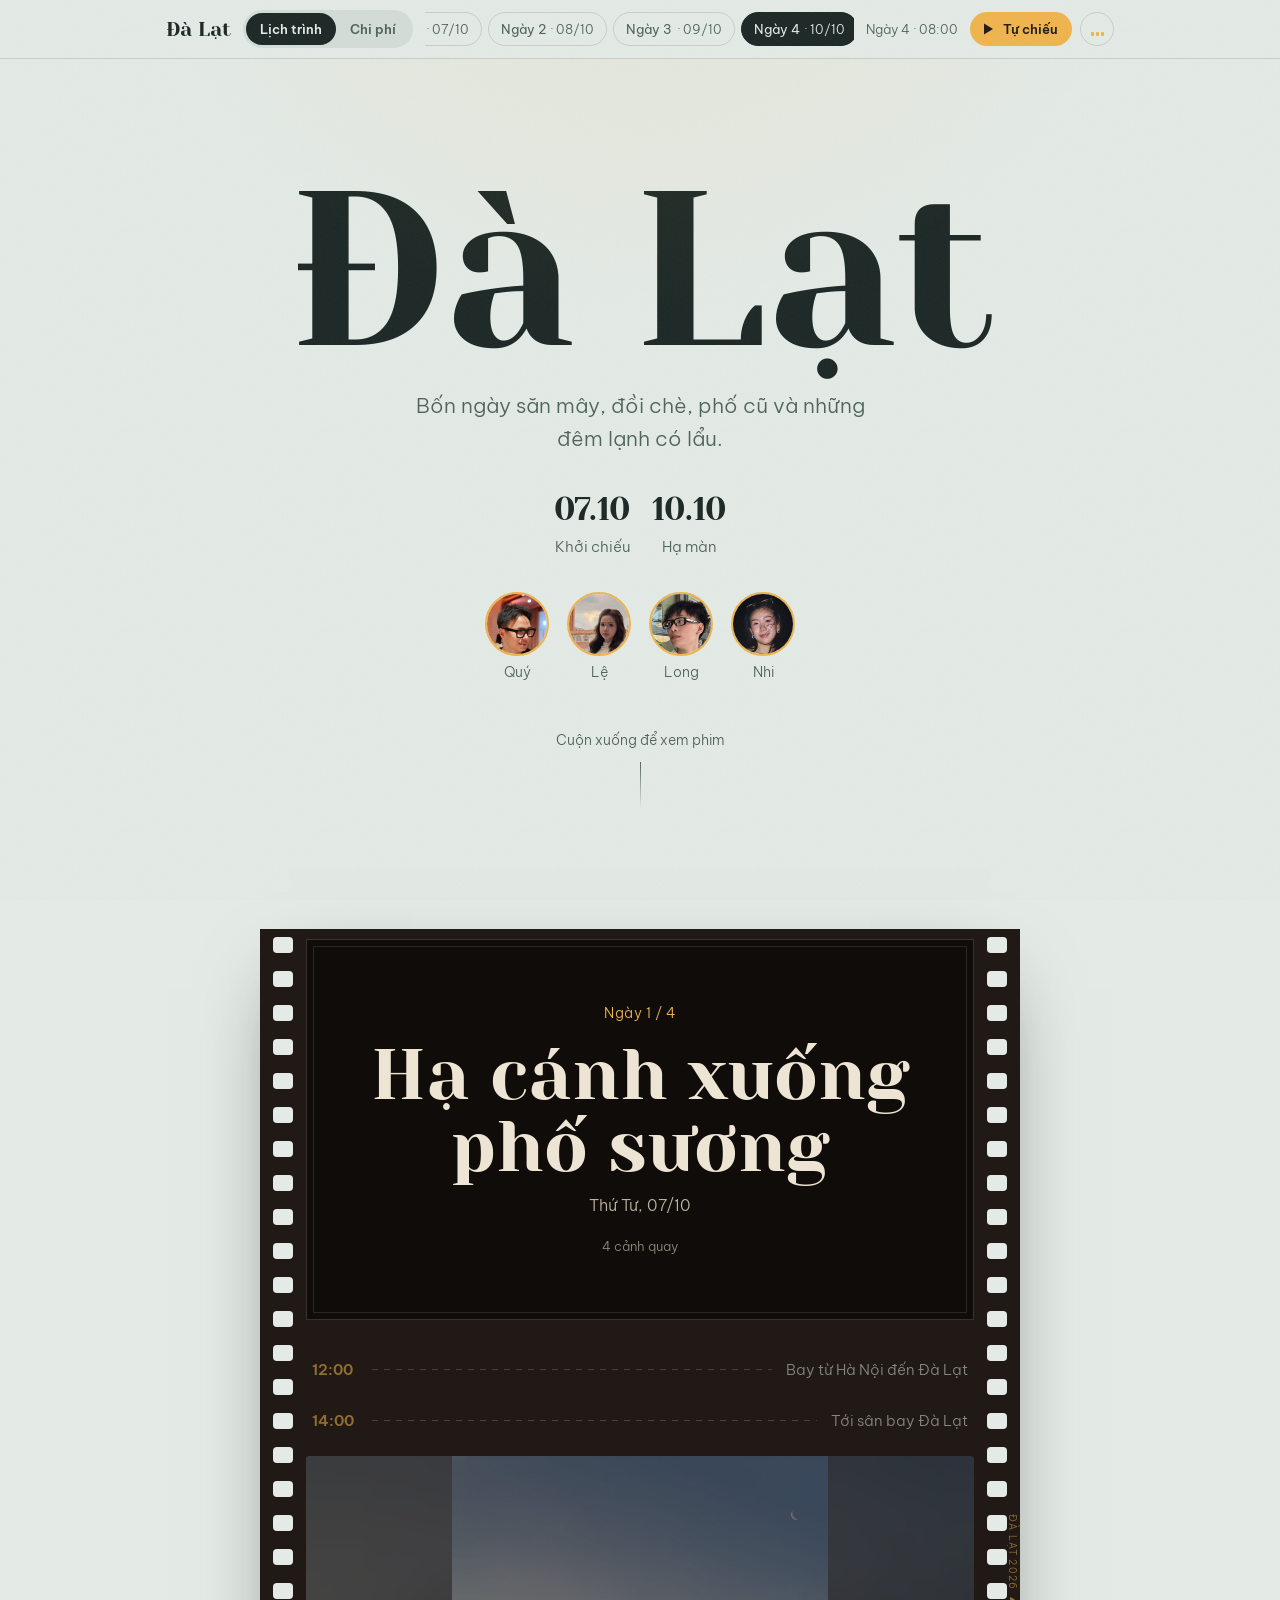
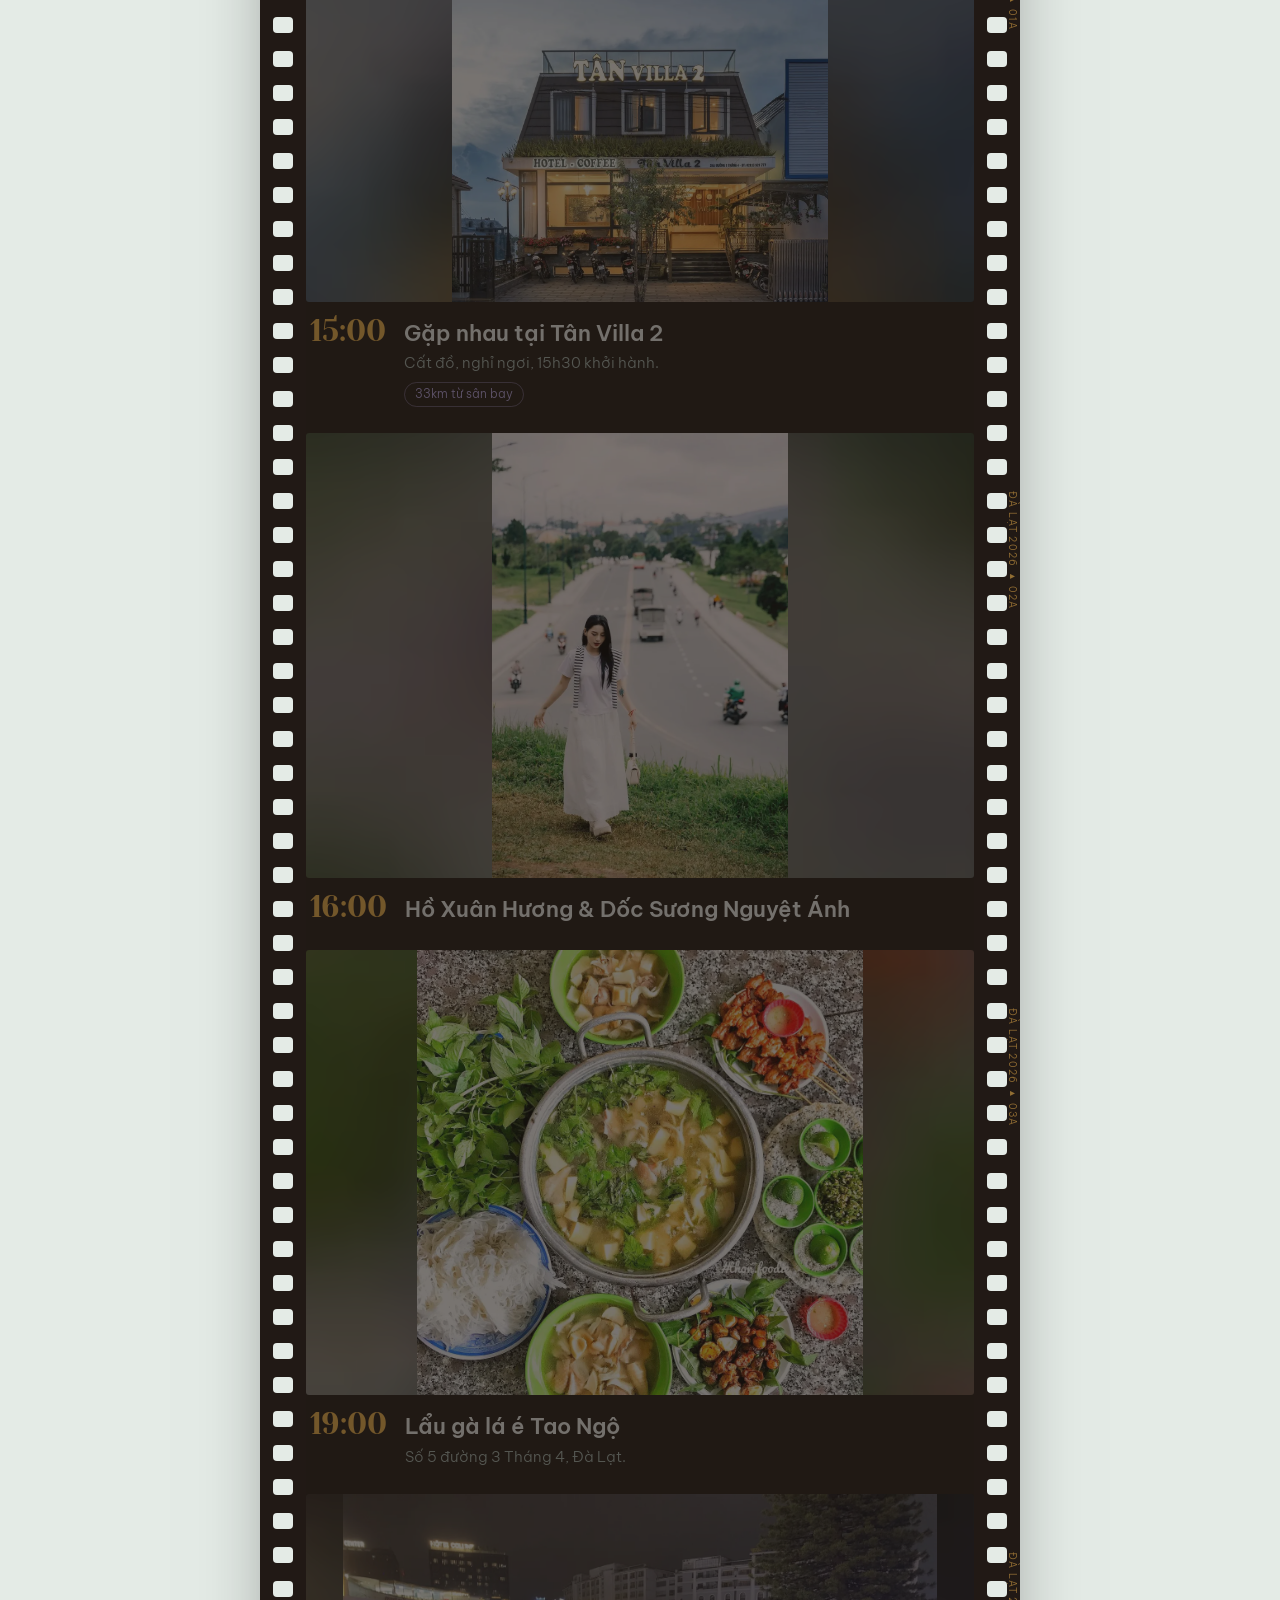
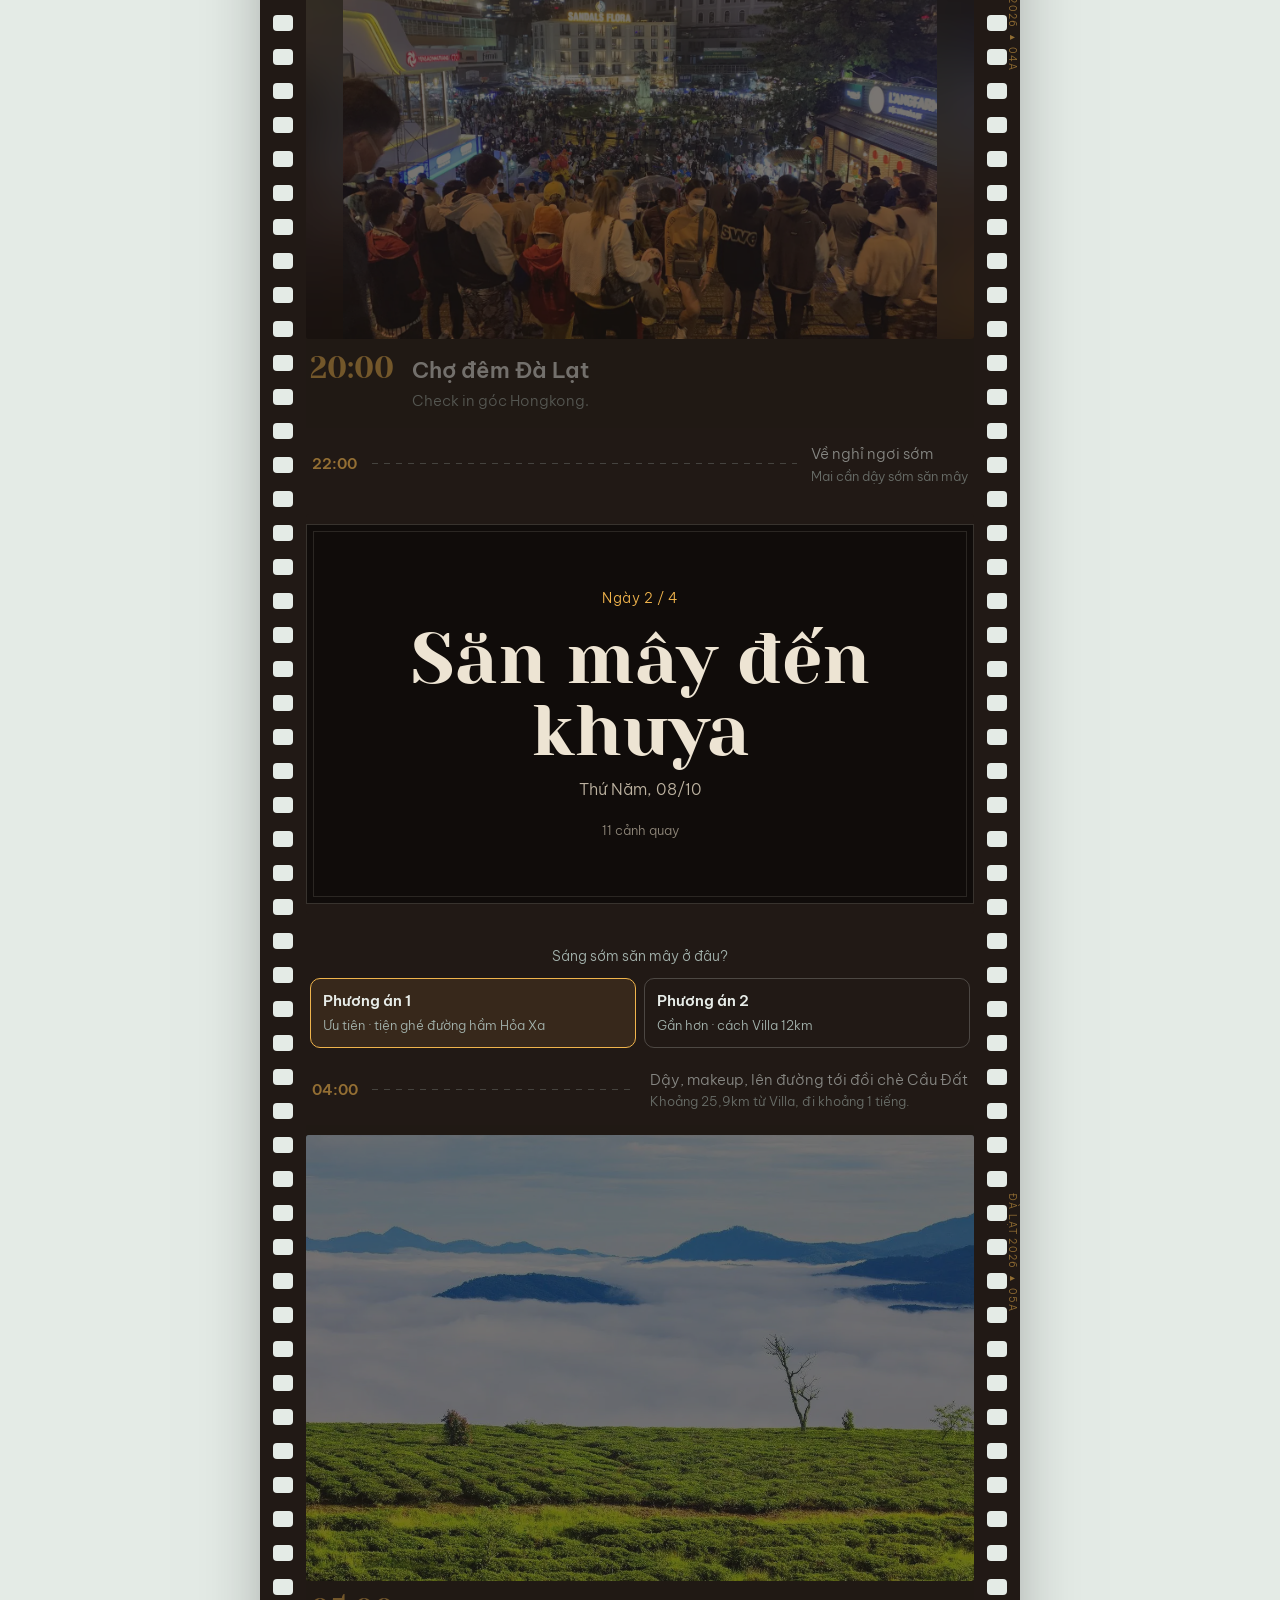
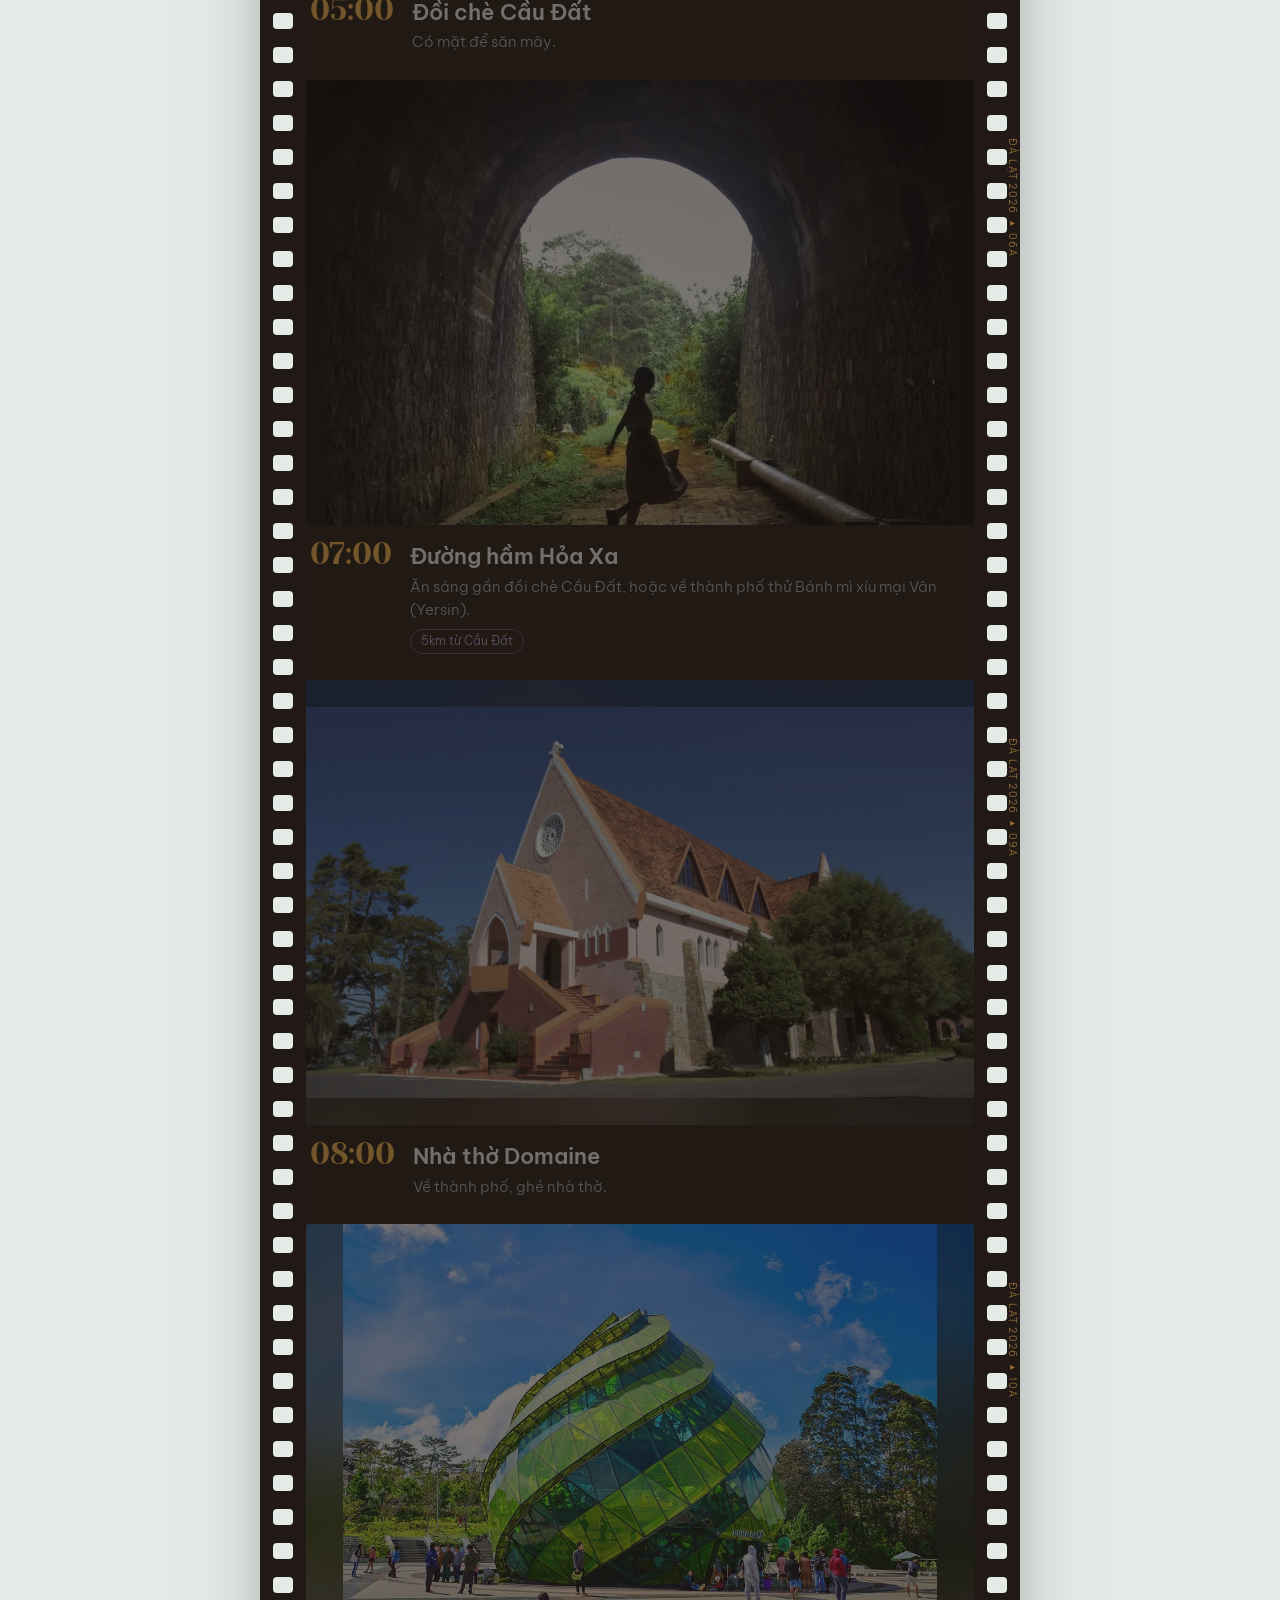
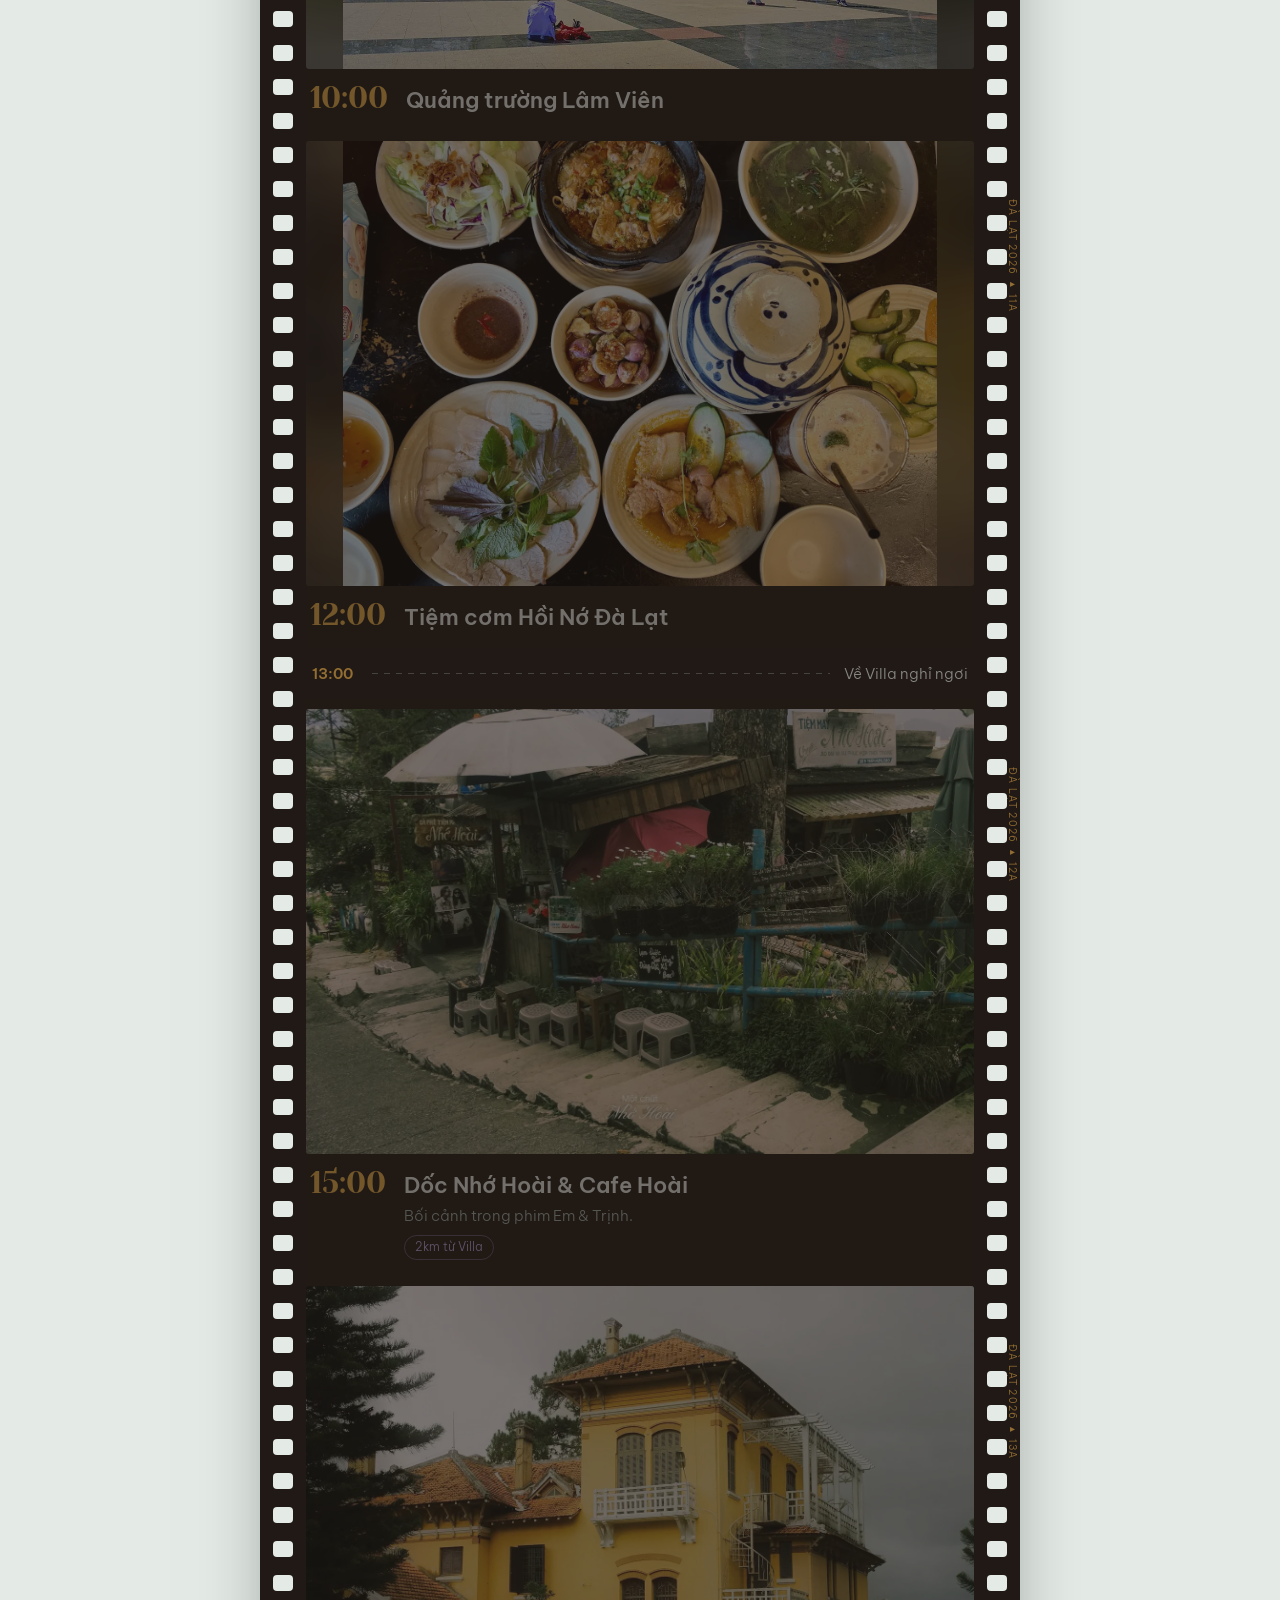
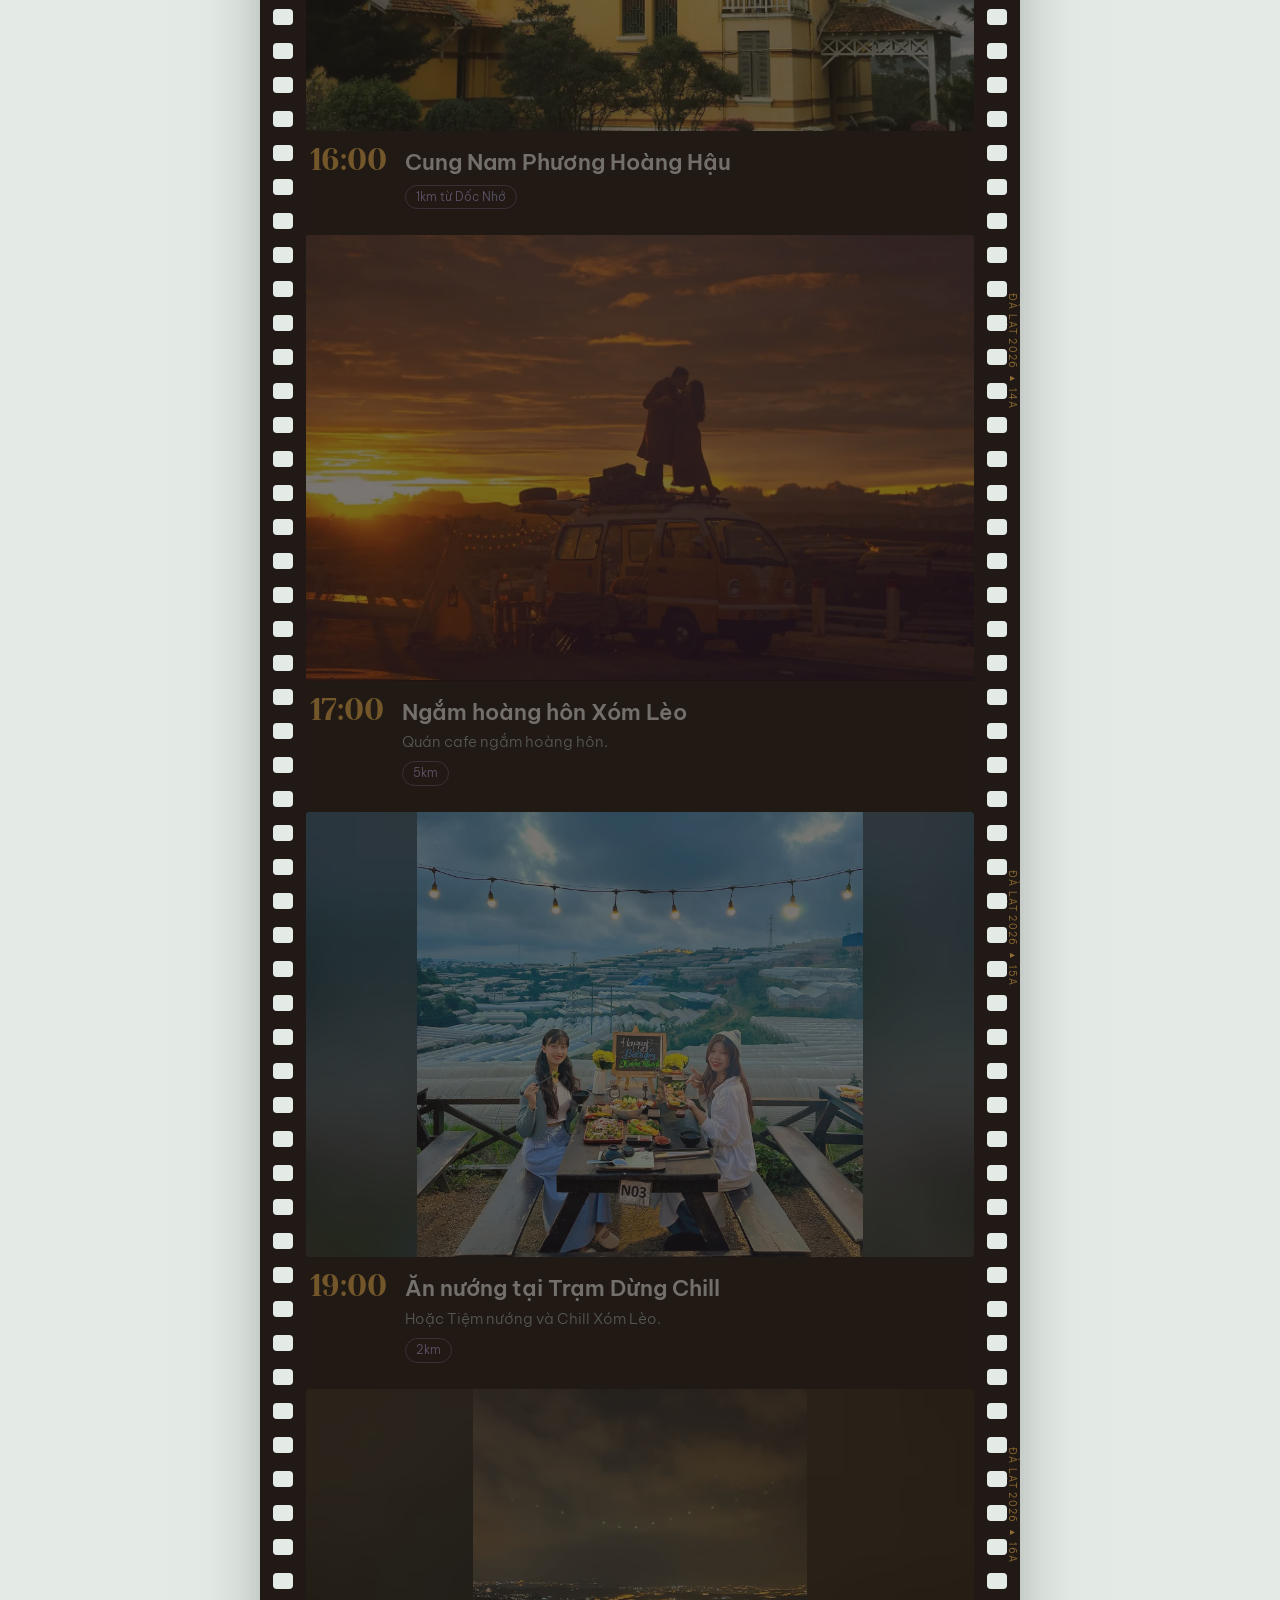
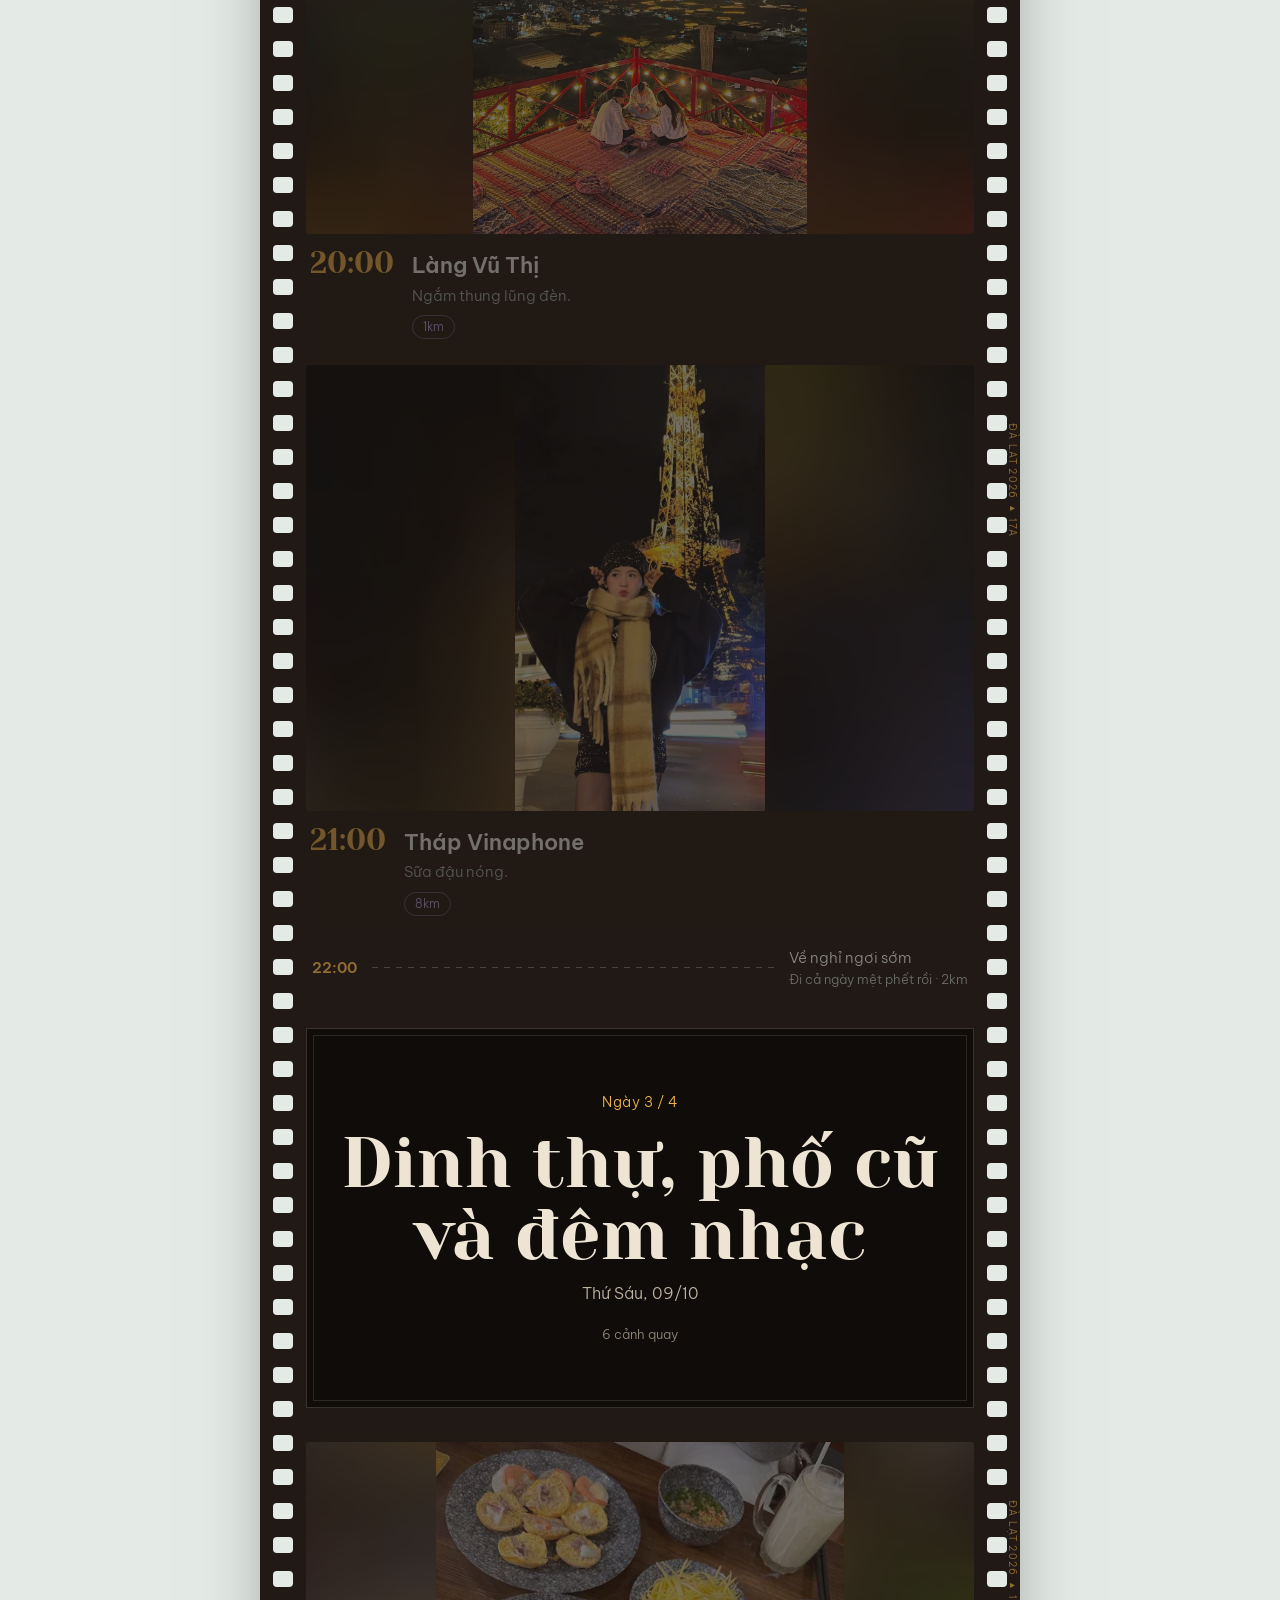
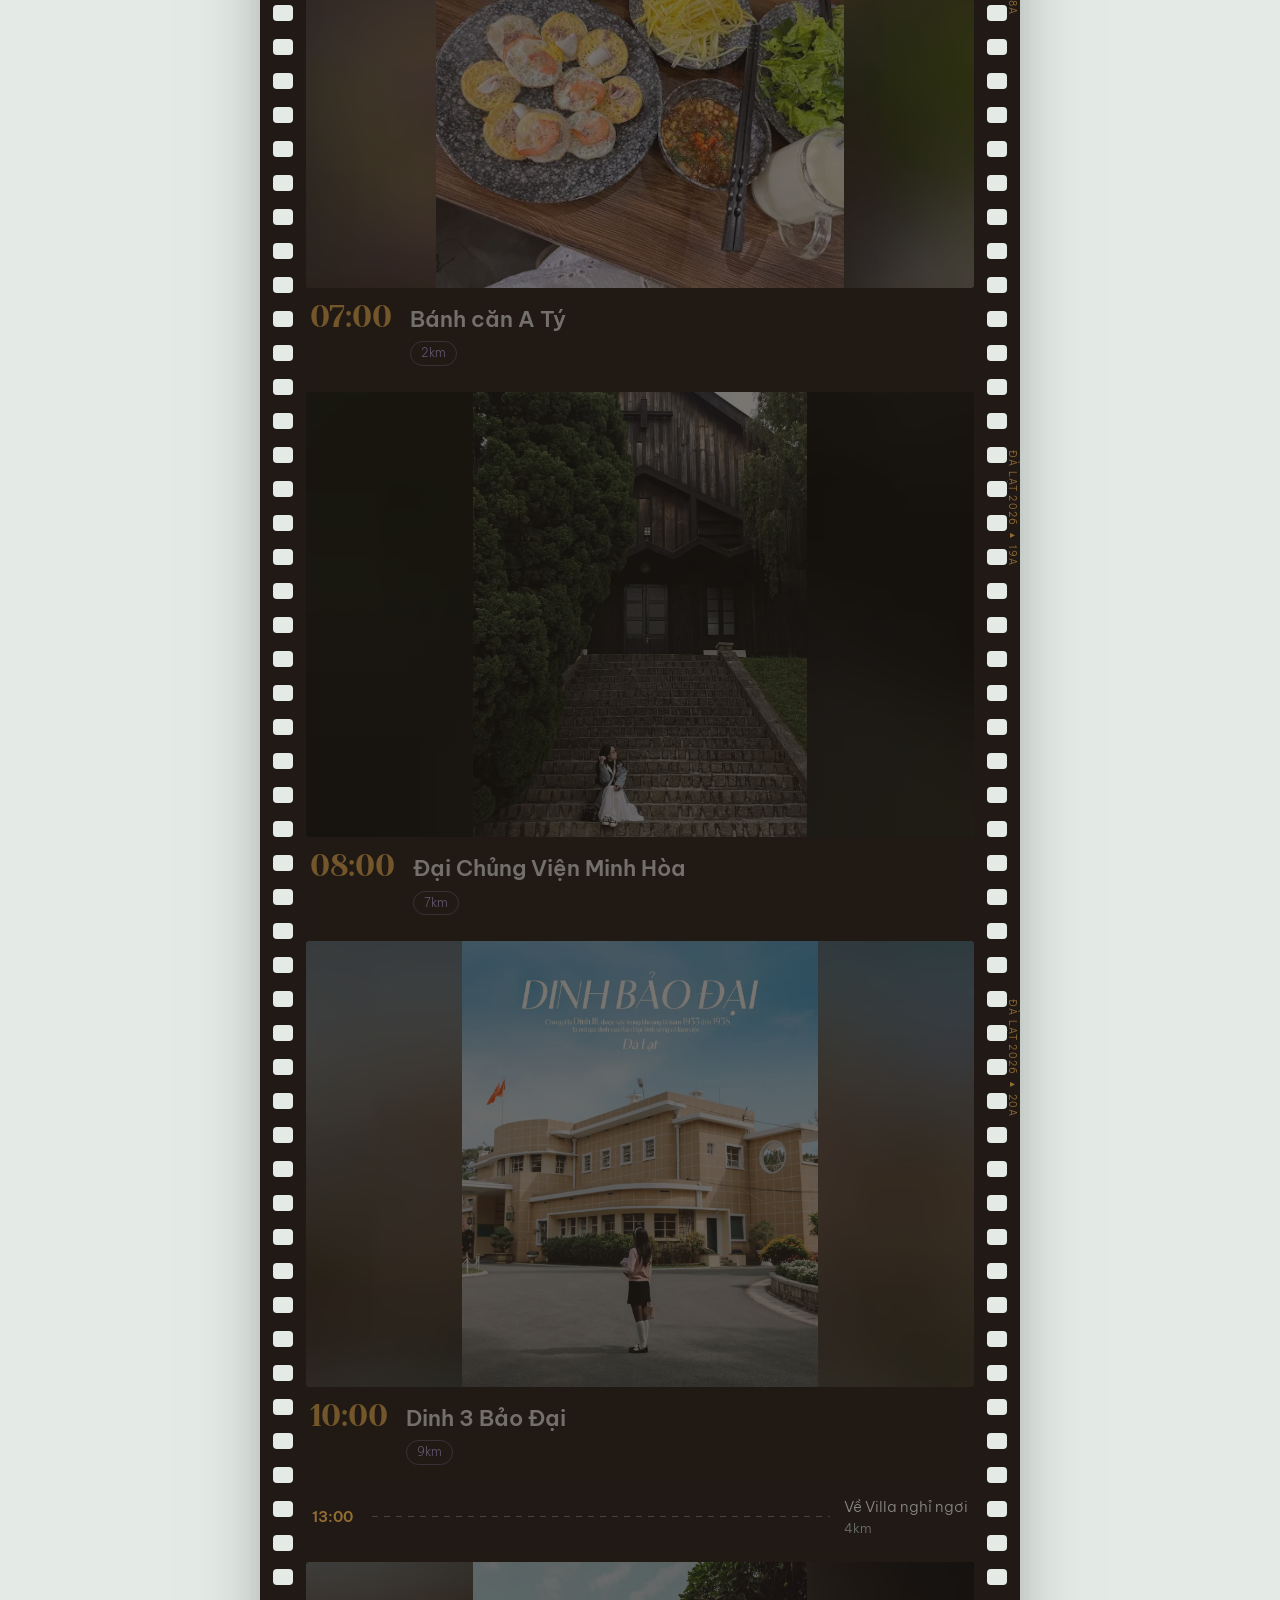
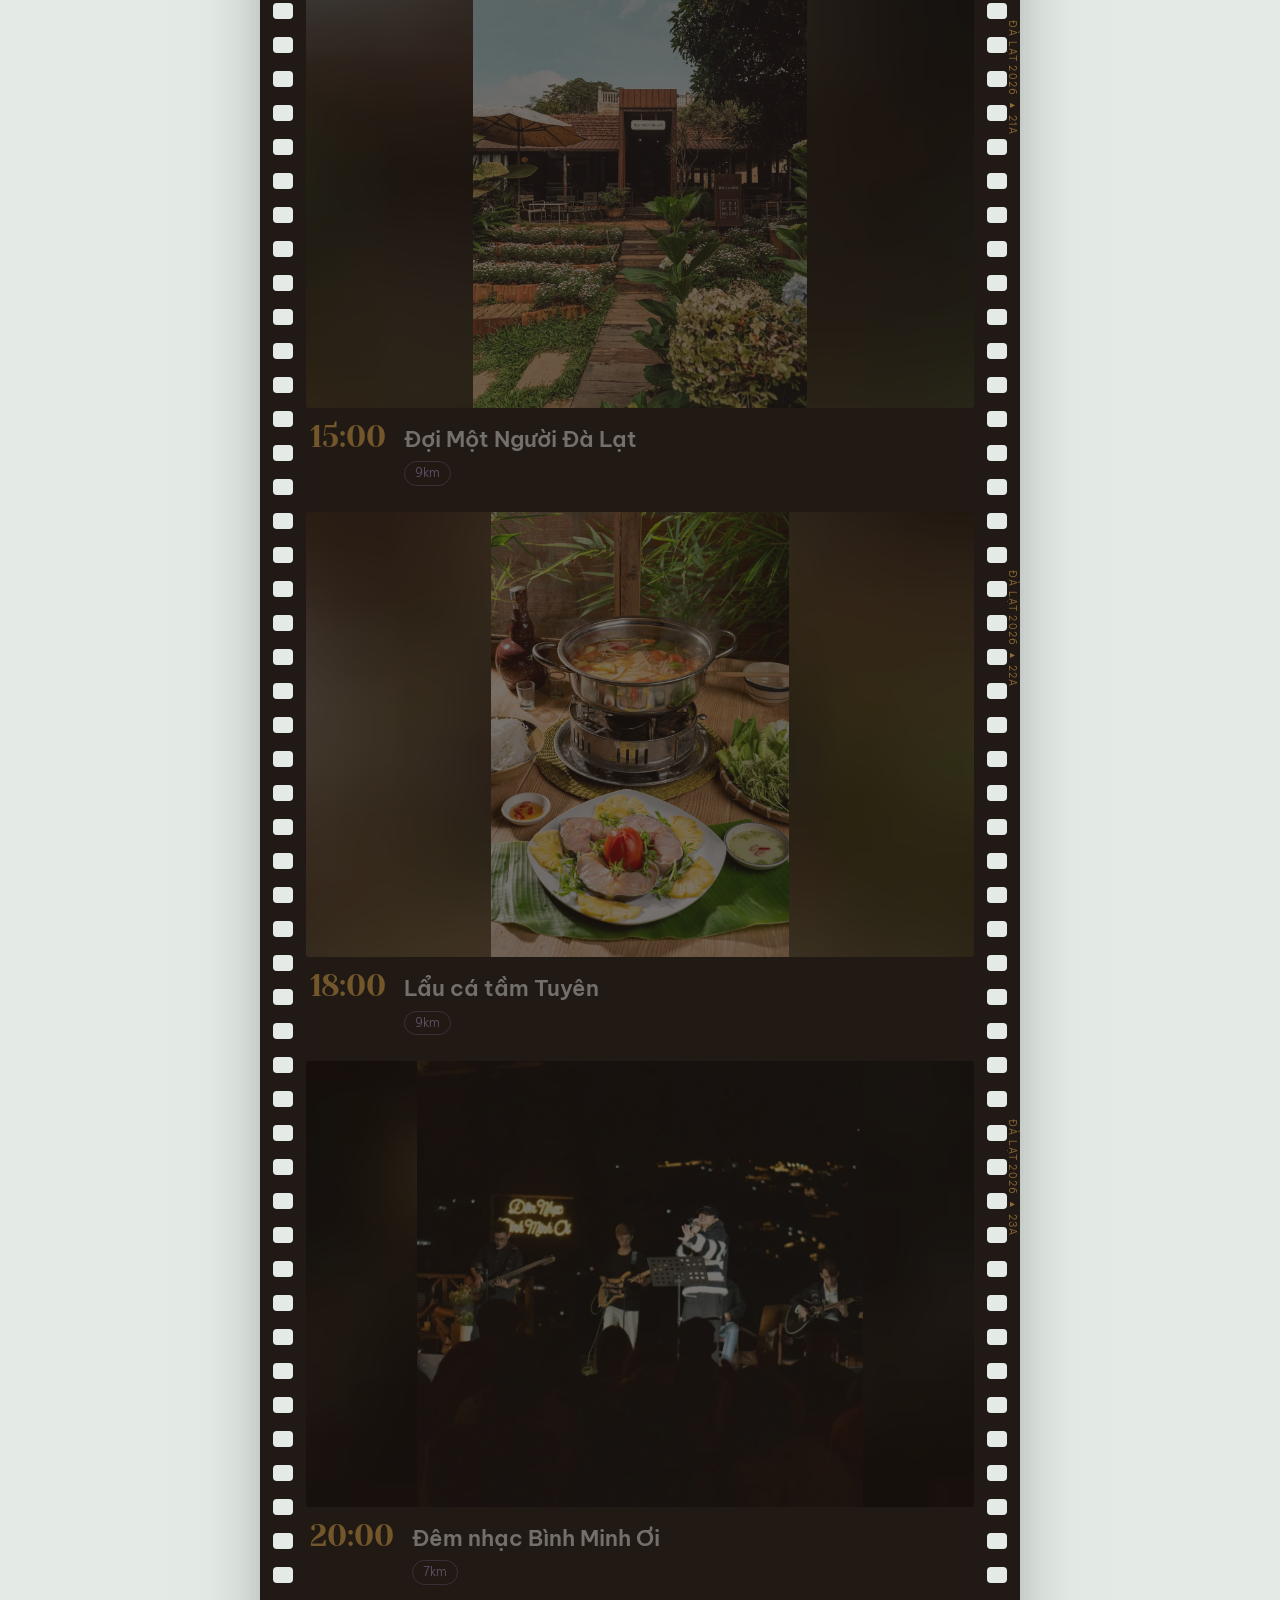
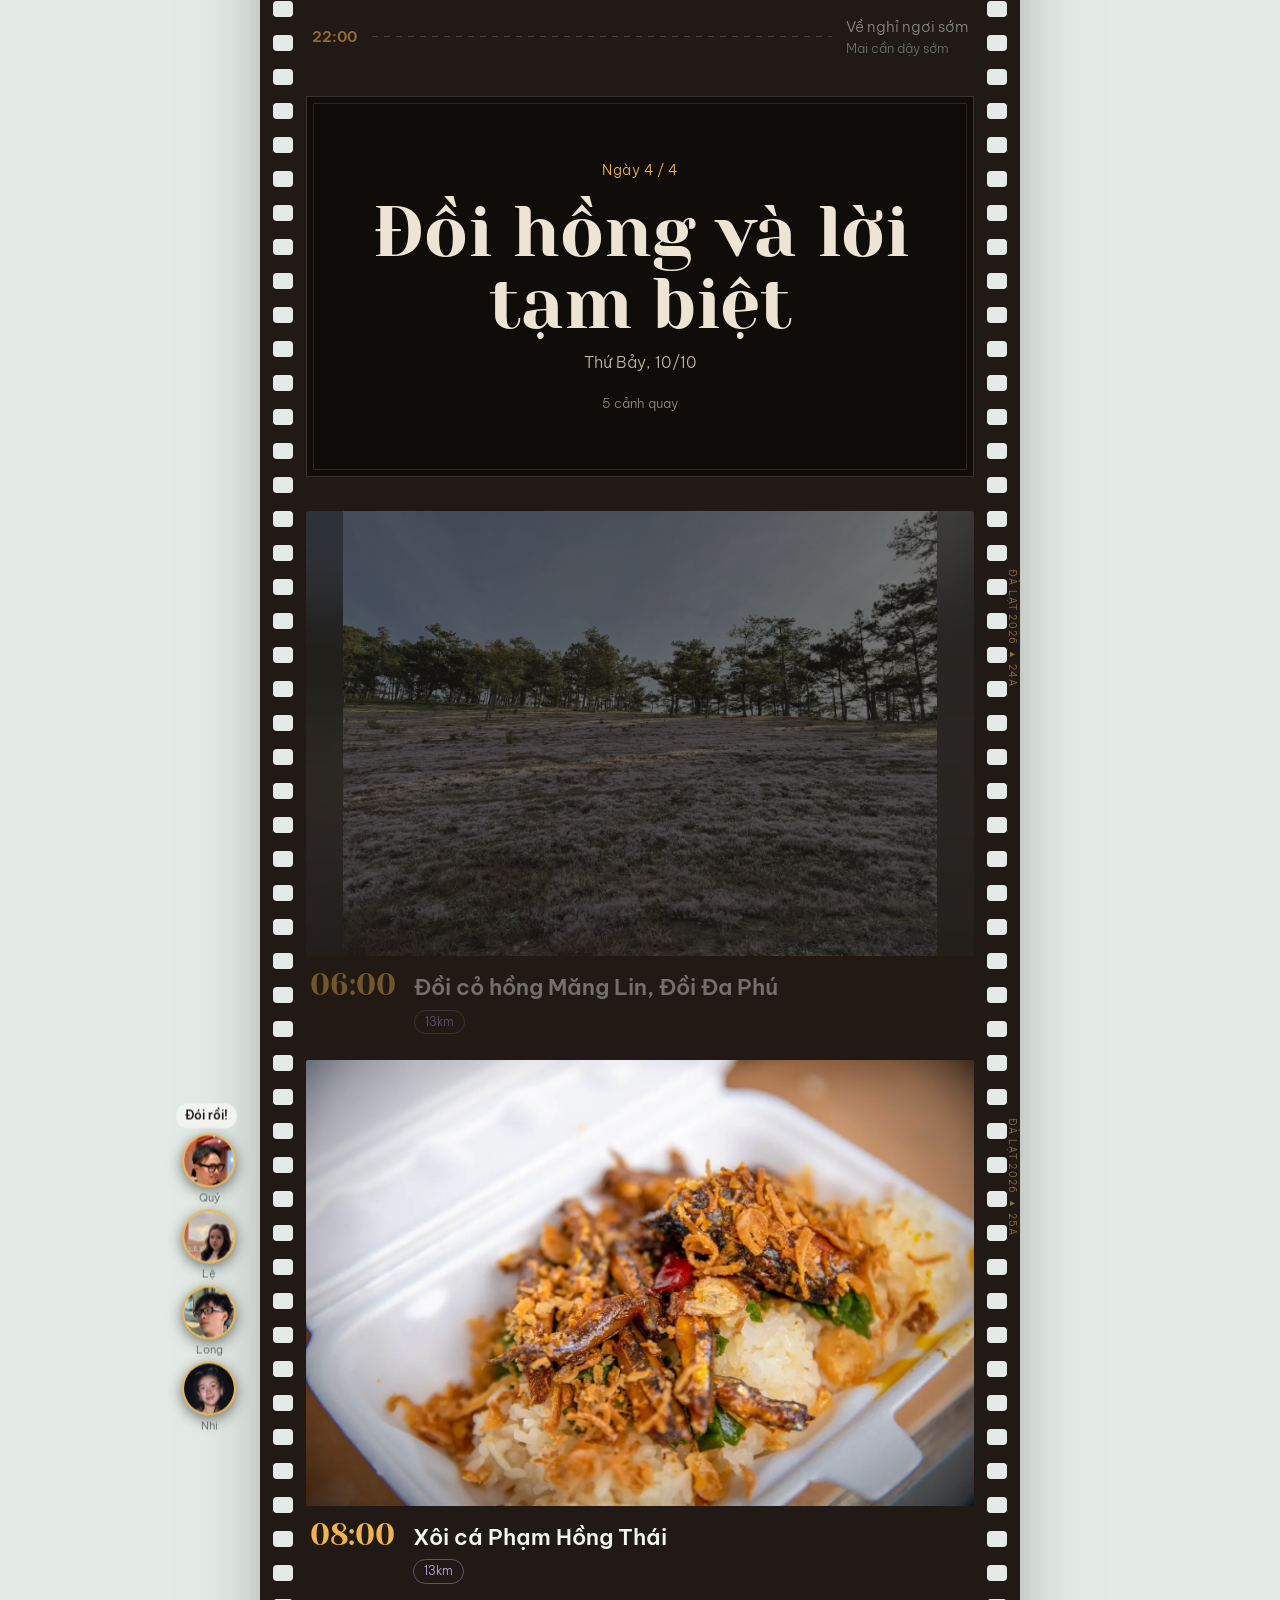
==== commit be9cfa0e: "Add files via upload" ====
--- a/index.html
+++ b/index.html
@@ -22,6 +22,10 @@
 <header class="bar">
   <div class="bar-in">
     <div class="brand">Đà Lạt</div>
+    <div class="views" role="tablist" aria-label="Chọn phần xem">
+      <button role="tab" data-view="film" aria-selected="true">Lịch trình</button>
+      <button role="tab" data-view="cost" aria-selected="false">Chi phí</button>
+    </div>
     <nav class="days" id="days" aria-label="Chọn ngày"></nav>
     <span class="tc" id="tc">00:00</span>
     <div class="controls">
@@ -30,7 +34,7 @@
       <span id="playLbl">Tự chiếu</span>
     </button>
     <button class="sound" id="sound" aria-pressed="false" aria-label="Bật/tắt nhạc"><span class="eq"><i></i><i></i><i></i></span></button>
-    <button class="speed" id="speed" hidden aria-label="Đổi tốc độ chiếu">1×</button>
+    <button class="speed" id="speed" hidden aria-label="Đổi tốc độ chiếu">2×</button>
     </div>
   </div>
 </header>
@@ -64,7 +68,52 @@
 </section>
 
 
+<main class="cost" id="cost" hidden>
+  <div class="cost-in">
+    <header class="cost-head">
+      <div><p class="eyebrow">Quỹ chung · Quý, Lệ, Long, Nhi</p><h2>Chi phí chuyến đi</h2></div>
+      <div class="cost-actions"><span class="sync" id="sync"></span><button class="btn" id="editToggle">Chỉnh sửa</button></div>
+    </header>
+    <p class="notice" id="costNotice" hidden></p>
+    <section class="fund" id="fund" aria-label="Tổng quỹ"></section>
+
+    <h3 class="sec">Mỗi người</h3>
+    <section class="people" id="people"></section>
+
+    <h3 class="sec">Ai chi bao nhiêu, ngày nào</h3>
+    <div class="matrix-wrap"><table class="matrix" id="matrix"></table></div>
+
+    <div class="sec-row"><h3 class="sec">Các khoản chi</h3></div>
+    <div class="filters" id="filters"></div>
+    <section class="ledger" id="ledger"></section>
+
+    <h3 class="sec">Theo hạng mục</h3>
+    <section class="cats" id="cats"></section>
+  </div>
+  <button class="fab" id="addBtn" hidden>+ Thêm khoản chi</button>
+</main>
+
+<dialog class="sheet" id="sheet" aria-labelledby="sheetTitle">
+  <div class="sheet-in">
+    <div class="sheet-head"><h3 id="sheetTitle">Thêm khoản chi</h3><button class="x" data-close aria-label="Đóng">×</button></div>
+    <div class="fld"><span class="lbl">Ngày</span><div class="seg wrap" id="fDay"></div></div>
+    <div class="fld"><label class="lbl" for="fTitle">Khoản chi</label><input id="fTitle" placeholder="Ví dụ: Phở sáng" autocomplete="off"><div class="sugs" id="fSugs"></div></div>
+    <div class="fld"><span class="lbl">Hạng mục</span><div class="chips" id="fCat"></div></div>
+    <div class="fld"><label class="lbl" for="fAmount">Số tiền</label>
+      <div class="amtrow"><input id="fAmount" inputmode="decimal" placeholder="60k · 1tr5 · 250000" autocomplete="off">
+        <div class="seg" id="fMode"><button data-mode="each">mỗi người</button><button data-mode="total">tổng</button></div></div>
+    </div>
+    <div class="fld"><span class="lbl">Ai chia khoản này</span><div class="who" id="fWho"></div><p class="hint">Chọn 1 người = chi riêng của người đó.</p></div>
+    <div class="fld"><span class="lbl">Trạng thái</span><div class="seg" id="fStatus"><button data-s="done">Đã chi</button><button data-s="plan">Dự kiến</button></div></div>
+    <div class="fld"><label class="lbl" for="fNote">Ghi chú</label><input id="fNote" placeholder="Không bắt buộc" autocomplete="off"></div>
+    <p class="preview" id="fPreview" aria-live="polite"></p>
+    <div class="sheet-foot"><button class="btn danger" id="fDelete" hidden>Xoá</button><span class="grow"></span><button class="btn ghost" data-close>Huỷ</button><button class="btn primary" id="fSave">Lưu</button></div>
+  </div>
+</dialog>
+<div class="toast" id="toast" role="status"></div>
+
 <script src="data.js"></script>
 <script src="script.js"></script>
+<script src="cost.js"></script>
 </body>
 </html>
--- a/style.css
+++ b/style.css
@@ -47,7 +47,7 @@
 .days a.on{background:var(--ink);color:var(--room);border-color:var(--ink)}
 .play{flex:none;display:flex;align-items:center;gap:8px;background:var(--amber);color:#211915;border:0;border-radius:999px;padding:7px 14px 7px 11px;font-weight:600;font-size:13px}
 .play svg{width:14px;height:14px}
-.speed{flex:none;background:none;border:1px solid var(--line);border-radius:999px;padding:6px 11px;font-size:13px;font-weight:600;color:var(--ink);font-variant-numeric:tabular-nums}
+.speed{flex:none;background:rgba(240,180,76,.18);border:1px solid var(--amber);border-radius:999px;padding:6px 11px;font-size:13px;font-weight:600;color:var(--ink);font-variant-numeric:tabular-nums}
 .sound{flex:none;width:34px;height:34px;display:grid;place-items:center;background:none;border:1px solid var(--line);border-radius:50%;color:var(--ink)}
 .sound svg{width:16px;height:16px}
 .sound .eq{display:flex;gap:2px;align-items:flex-end;height:14px}
@@ -71,7 +71,7 @@
   .days a small{font-size:11px;margin:0;opacity:.8}
   .days a small::before{content:none}
   /* playback controls float at the bottom, within thumb reach */
-  .controls{position:fixed;left:50%;transform:translateX(-50%);bottom:calc(14px + env(safe-area-inset-bottom,0px));z-index:45;
+  .controls{position:fixed;left:50%;transform:translateX(-50%);width:max-content;max-width:calc(100vw - 20px);bottom:calc(14px + env(safe-area-inset-bottom,0px));z-index:45;
     background:var(--bar);border:1px solid var(--line);border-radius:999px;padding:6px;gap:6px;box-shadow:0 10px 30px -10px rgba(0,0,0,.45)}
   .play{padding:10px 18px 10px 14px;font-size:14px}
   .sound{width:42px;height:42px}
@@ -215,3 +215,206 @@
 .credits li span:last-child{text-align:left}
 .credits .head{display:block;text-align:center;font-family:var(--serif);font-size:22px;padding:22px 0 8px;grid-template-columns:none}
 .again{margin-top:40px;background:none;border:1px solid var(--line);border-radius:999px;padding:9px 18px;font-size:14px}
+
+/* ===================== TAB CHI PHÍ ===================== */
+:root{ --neg:#B8432F; --card:#EEF2EF; --plan-a:rgba(233,169,58,.38); }
+@media (prefers-color-scheme: dark){ :root:not([data-theme="light"]){ --neg:#FF8C78; --card:#17221F; --plan-a:rgba(240,180,76,.32); } }
+:root[data-theme="dark"]{ --neg:#FF8C78; --card:#17221F; --plan-a:rgba(240,180,76,.32); }
+
+.views{flex:none;display:flex;background:var(--room-2);border-radius:999px;padding:3px}
+.views button{background:none;border:0;border-radius:999px;padding:6px 14px;font-size:13px;font-weight:600;color:var(--ink-soft)}
+.views button[aria-selected="true"]{background:var(--ink);color:var(--room)}
+body.view-cost .hero, body.view-cost .reel-wrap, body.view-cost .end,
+body.view-cost .days, body.view-cost .controls, body.view-cost .tc{display:none !important}
+@media (max-width:640px){
+  .bar-in{flex-wrap:wrap;row-gap:8px}
+  .views{width:100%}
+  .views button{flex:1;padding:8px 10px;font-size:14px}
+  .days{flex-basis:100%}
+}
+
+.cost{min-height:calc(100svh - 60px)}
+.cost-in{max-width:980px;margin:0 auto;padding:28px 16px 140px}
+.cost-head{display:flex;flex-wrap:wrap;align-items:flex-end;justify-content:space-between;gap:12px 20px}
+.cost-head h2{font-family:var(--serif);font-weight:400;font-size:clamp(36px,6vw,56px);line-height:1;margin:4px 0 0}
+.eyebrow{margin:0;font-size:13px;color:var(--ink-soft)}
+.cost-actions{display:flex;align-items:center;gap:12px}
+.sync{font-size:12px;color:var(--ink-soft)}
+.sync::before{content:"";display:inline-block;width:7px;height:7px;border-radius:50%;background:#6DB58A;margin-right:6px;vertical-align:1px}
+.sync[data-s="saving"]::before{background:var(--amber)}
+.sync[data-s="err"]::before{background:var(--neg)}
+.notice{margin:18px 0 0;padding:12px 14px;border-radius:10px;background:var(--card);border:1px dashed var(--line);font-size:14px;color:var(--ink-soft)}
+.notice code{font-size:13px}
+
+.btn{border:1px solid var(--line);background:var(--card);color:var(--ink);border-radius:999px;padding:8px 16px;font-size:14px;font-weight:600}
+.btn.primary{background:var(--amber);border-color:var(--amber);color:#211915}
+.btn.ghost{background:transparent}
+.btn.danger{background:transparent;color:var(--neg);border-color:currentColor}
+.btn.small{padding:5px 11px;font-size:12px}
+
+.sec{font-family:var(--serif);font-weight:400;font-size:24px;margin:40px 0 14px}
+.sec-row{display:flex;align-items:baseline;justify-content:space-between;gap:12px}
+.sub{color:var(--ink-soft);font-size:14px;margin:0}
+.neg{color:var(--neg) !important}
+.s-done{background:var(--amber)}
+.s-plan{background:repeating-linear-gradient(135deg,var(--plan-a) 0 6px,transparent 6px 10px)}
+
+/* tổng quỹ: tấm vé phim */
+.fund{margin-top:22px;background:#211915;color:#EDE4D3;border-radius:16px;padding:24px 22px 20px;position:relative;
+  box-shadow:inset 0 0 0 1px rgba(237,228,211,.12)}
+.fund .eyebrow{color:#BDB3A1}
+.fund .big{font-family:var(--serif);font-size:clamp(44px,9vw,76px);line-height:1;margin:6px 0 4px;color:#F7EFDF;font-variant-numeric:tabular-nums}
+.fund .big.neg{color:#FF8C78 !important}
+.fund .of{margin:0;color:#BDB3A1;font-size:14px}
+.stack{display:flex;height:14px;border-radius:999px;background:rgba(237,228,211,.12);overflow:hidden;margin:20px 0 14px}
+.stack span{height:100%;transition:width .6s ease}
+.fund .s-plan{background:repeating-linear-gradient(135deg,rgba(240,180,76,.55) 0 6px,transparent 6px 10px)}
+.fund-legend{display:grid;grid-template-columns:repeat(3,1fr);gap:10px}
+.fund-legend div{display:grid;grid-template-columns:auto 1fr;column-gap:8px;align-items:center;font-size:13px;color:#BDB3A1}
+.fund-legend i{width:10px;height:10px;border-radius:3px;grid-row:span 2}
+.fund-legend b{grid-column:2;font-size:16px;color:#F7EFDF;font-variant-numeric:tabular-nums}
+.fund-legend b.neg{color:#FF8C78 !important}
+.k-done{background:var(--amber)}.k-plan{background:repeating-linear-gradient(135deg,rgba(240,180,76,.7) 0 3px,transparent 3px 5px)}.k-free{background:rgba(237,228,211,.25)}
+.warn{margin:14px 0 0;font-size:13px;color:#FF8C78}
+.setall{margin-top:16px;padding-top:16px;border-top:1px dashed rgba(237,228,211,.2);display:flex;flex-wrap:wrap;align-items:center;gap:8px;font-size:14px}
+.setall input{width:120px}
+.fund .btn{background:transparent;color:#EDE4D3;border-color:rgba(237,228,211,.35)}
+@media (max-width:640px){.fund-legend{grid-template-columns:1fr}.fund-legend div{grid-template-columns:auto 1fr auto}.fund-legend i{grid-row:auto}.fund-legend b{grid-column:auto}}
+
+/* mỗi người */
+.people{display:grid;grid-template-columns:repeat(4,1fr);gap:12px}
+@media (max-width:860px){.people{grid-template-columns:repeat(2,1fr)}}
+@media (max-width:420px){.people{gap:8px}}
+.pcard{background:var(--card);border:1px solid var(--line);border-radius:14px;padding:14px}
+.pcard header{display:flex;align-items:center;gap:10px}
+.pcard h4{margin:0;font-size:16px;font-weight:600}
+.pcard header p{margin:0;font-size:13px;font-weight:600;color:var(--ink)}
+.av{border-radius:50%;object-fit:cover;border:2px solid var(--amber);flex:none;background:#211915}
+.av.lg{width:44px;height:44px}.av.sm{width:26px;height:26px}.av.xs{width:18px;height:18px;border-width:1px;margin-right:-5px}
+.pbar{display:flex;height:6px;border-radius:999px;background:var(--room-2);overflow:hidden;margin:12px 0 10px}
+.pbar span{height:100%}
+.pcard dl{margin:0;display:grid;gap:5px;font-size:13px}
+.pcard dl div{display:flex;justify-content:space-between;gap:8px;align-items:center}
+.pcard dt{color:var(--ink-soft)}
+.pcard dd{margin:0;font-variant-numeric:tabular-nums;text-align:right}
+.pcard .muted dd{color:var(--ink-soft)}
+.pcard .tot{border-top:1px solid var(--line);padding-top:6px;margin-top:2px}
+.pcard .tot dd{font-weight:600}
+.pcard input.contrib{width:100%;max-width:120px;text-align:right;padding:4px 8px}
+@media (max-width:420px){.pcard{padding:12px}.pcard dl{font-size:12px}.av.lg{width:36px;height:36px}}
+
+/* bảng ngày × người */
+.matrix-wrap{overflow-x:auto;border:1px solid var(--line);border-radius:14px;background:var(--card)}
+.matrix{width:100%;border-collapse:collapse;font-variant-numeric:tabular-nums;font-size:14px;min-width:520px}
+.matrix th,.matrix td{padding:10px 12px;text-align:right;border-bottom:1px solid var(--line);vertical-align:top}
+.matrix thead th{font-weight:600;font-size:13px}
+.matrix thead th .av{display:block;margin:0 0 4px auto}
+.matrix tbody th,.matrix tfoot th{text-align:left;font-weight:600}
+.matrix th small,.matrix td small{display:block;font-weight:400;font-size:11px;color:var(--ink-soft)}
+.matrix td b{font-weight:600}
+.matrix .zero{color:var(--ink-soft);opacity:.5}
+.matrix .grp{background:rgba(240,180,76,.10)}
+.matrix tfoot th,.matrix tfoot td{border-bottom:0;border-top:2px solid var(--line)}
+.matrix tfoot b{font-size:15px}
+
+/* bộ lọc + danh sách */
+.filters{display:flex;flex-wrap:wrap;gap:8px 16px;margin-bottom:14px}
+.fchips{display:flex;gap:6px;overflow-x:auto;scrollbar-width:none}
+.fchips::-webkit-scrollbar{display:none}
+.fchips button{flex:none;background:none;border:1px solid var(--line);border-radius:999px;padding:6px 12px;font-size:13px;color:var(--ink-soft)}
+.fchips button[aria-pressed="true"]{background:var(--ink);border-color:var(--ink);color:var(--room)}
+.lday{margin-bottom:18px}
+.lday header{display:flex;flex-wrap:wrap;justify-content:space-between;align-items:baseline;gap:4px 12px;padding:0 2px 8px;border-bottom:1px solid var(--line)}
+.lday h4{margin:0;font-size:15px;font-weight:600}
+.lday header p{margin:0;font-size:13px;color:var(--ink-soft)}
+.lday header b{color:var(--ink);font-variant-numeric:tabular-nums}
+.lday ul{list-style:none;margin:0;padding:0}
+.item{display:grid;grid-template-columns:14px 1fr auto;gap:4px 12px;padding:12px 2px;border-bottom:1px solid var(--line);align-items:start}
+.item .dot{width:10px;height:10px;border-radius:50%;background:var(--cat);margin-top:6px}
+.item.plan .dot{background:transparent;box-shadow:inset 0 0 0 2px var(--cat)}
+.item .ttl{margin:0;font-weight:600;font-size:15px}
+.item.plan .ttl{color:var(--ink-soft)}
+.tag{display:inline-block;font-size:11px;font-weight:600;padding:1px 7px;border-radius:999px;border:1px solid var(--line);color:var(--ink-soft);vertical-align:2px}
+.tag.own{border-color:var(--amber);color:var(--ink)}
+.item .meta{margin:4px 0 0;display:flex;flex-wrap:wrap;align-items:center;gap:4px 10px;font-size:12px;color:var(--ink-soft)}
+.item .cat{color:var(--ink)}
+.item .cat::before{content:"";display:inline-block;width:8px;height:8px;border-radius:2px;background:var(--cat);margin-right:5px}
+.item .who{display:inline-flex;padding-right:5px}
+.item .note{margin:4px 0 0;font-size:13px;color:var(--ink-soft)}
+.item .amt{text-align:right;font-variant-numeric:tabular-nums}
+.item .amt b{font-size:15px}
+.item.plan .amt b{color:var(--ink-soft);font-weight:600}
+.item .amt small{display:block;font-size:12px;color:var(--ink-soft)}
+.row-act{grid-column:2 / -1;display:flex;gap:6px;justify-content:flex-end}
+.empty-ledger{padding:30px 16px;text-align:center;border:1px dashed var(--line);border-radius:14px}
+.empty-ledger p{margin:0}
+
+/* hạng mục */
+.cats{display:grid;gap:10px}
+.crow{display:grid;grid-template-columns:90px 1fr auto;gap:12px;align-items:center;font-size:14px}
+.cbar{display:flex;height:12px;border-radius:999px;background:var(--room-2);overflow:hidden}
+.cbar .s-done{background:var(--cat)}
+.cbar .s-plan{background:repeating-linear-gradient(135deg,var(--cat) 0 4px,transparent 4px 8px);opacity:.6}
+.cval{text-align:right;font-variant-numeric:tabular-nums;min-width:100px}
+.cval small{margin-left:6px;color:var(--ink-soft)}
+
+/* chế độ xem / sửa */
+.edit-only{display:none !important}
+body.cost-editing .edit-only{display:flex !important}
+body.cost-editing input.edit-only{display:inline-block !important}
+body.cost-editing .view-only{display:none}
+
+.fab{position:fixed;right:max(16px, calc(50vw - 474px));bottom:calc(18px + env(safe-area-inset-bottom,0px));z-index:45;
+  background:var(--amber);color:#211915;border:0;border-radius:999px;padding:14px 22px;font-size:15px;font-weight:600;box-shadow:0 12px 30px -10px rgba(0,0,0,.5)}
+@media (max-width:640px){.fab{left:16px;right:16px}}
+
+.cost input,.sheet input{font:inherit;color:var(--ink);background:var(--room);border:1px solid var(--line);border-radius:10px;padding:10px 12px;width:100%}
+.fund input{background:rgba(237,228,211,.08);color:#F7EFDF;border-color:rgba(237,228,211,.3);padding:6px 10px}
+
+/* biểu mẫu */
+.sheet{border:0;padding:0;border-radius:18px;width:min(560px,calc(100vw - 24px));max-height:calc(100svh - 24px);background:var(--room);color:var(--ink);box-shadow:0 30px 80px -20px rgba(0,0,0,.6)}
+.sheet::backdrop{background:rgba(8,12,12,.55)}
+.sheet-in{padding:18px 18px 16px;display:grid;gap:14px}
+@media (max-width:640px){
+  .sheet{width:100vw;max-width:100vw;margin:auto 0 0;border-radius:18px 18px 0 0;max-height:92svh}
+  .sheet-in{padding-bottom:calc(16px + env(safe-area-inset-bottom,0px))}
+}
+.sheet-head{display:flex;justify-content:space-between;align-items:center}
+.sheet-head h3{margin:0;font-family:var(--serif);font-weight:400;font-size:24px}
+.x{background:none;border:0;font-size:28px;line-height:1;color:var(--ink-soft);width:40px;height:40px}
+.fld{display:grid;gap:7px}
+.lbl{font-size:13px;font-weight:600;color:var(--ink-soft)}
+.hint{margin:0;font-size:12px;color:var(--ink-soft)}
+.seg{display:flex;gap:6px}
+.seg.wrap{flex-wrap:wrap}
+.seg button,.chips button,.sugs button{background:var(--card);border:1px solid var(--line);border-radius:999px;padding:8px 12px;font-size:13px;color:var(--ink)}
+.seg button[aria-pressed="true"]{background:var(--ink);border-color:var(--ink);color:var(--room)}
+.chips{display:flex;flex-wrap:wrap;gap:6px}
+.chips button i{display:inline-block;width:9px;height:9px;border-radius:2px;background:var(--cat);margin-right:6px}
+.chips button[aria-pressed="true"]{border-color:var(--cat);box-shadow:inset 0 0 0 1px var(--cat);font-weight:600}
+.sugs{display:flex;gap:6px;overflow-x:auto;scrollbar-width:none;padding-bottom:2px}
+.sugs::-webkit-scrollbar{display:none}
+.sugs button{flex:none;background:transparent;border-style:dashed;font-size:12px;padding:6px 10px;color:var(--ink-soft)}
+.amtrow{display:flex;gap:8px}
+.amtrow input{flex:1;min-width:0;font-size:18px;font-variant-numeric:tabular-nums}
+.amtrow .seg button{padding:8px 10px;white-space:nowrap}
+.who{display:flex;flex-wrap:wrap;gap:6px}
+.who button{display:flex;align-items:center;gap:6px;background:var(--card);border:1px solid var(--line);border-radius:999px;padding:4px 12px 4px 4px;font-size:13px;color:var(--ink);opacity:.55}
+.who button .av{width:26px;height:26px;border-width:1px;filter:grayscale(1)}
+.who button[aria-pressed="true"]{opacity:1;border-color:var(--amber);font-weight:600}
+.who button[aria-pressed="true"] .av{filter:none}
+.who .allbtn{opacity:1;padding:4px 12px;background:transparent;border-style:dashed}
+.preview{margin:0;min-height:20px;font-size:14px;color:var(--ink)}
+.preview.bad{color:var(--neg)}
+.sheet-foot{display:flex;gap:8px;align-items:center}
+.grow{flex:1}
+
+.toast{position:fixed;left:50%;bottom:calc(84px + env(safe-area-inset-bottom,0px));transform:translateX(-50%);background:var(--ink);color:var(--room);padding:9px 16px;border-radius:999px;font-size:14px;z-index:90;opacity:0;transition:opacity .3s;pointer-events:none;max-width:calc(100vw - 32px);text-align:center}
+.toast.show{opacity:1}
+.matrix th{white-space:nowrap}
+@media (max-width:640px){
+  .matrix{font-size:13px;min-width:460px}
+  .matrix th,.matrix td{padding:9px 8px}
+  .pcard dl div{flex-wrap:wrap;column-gap:6px}
+  .pcard input.contrib{max-width:104px;padding:4px 6px;font-size:13px}
+}
